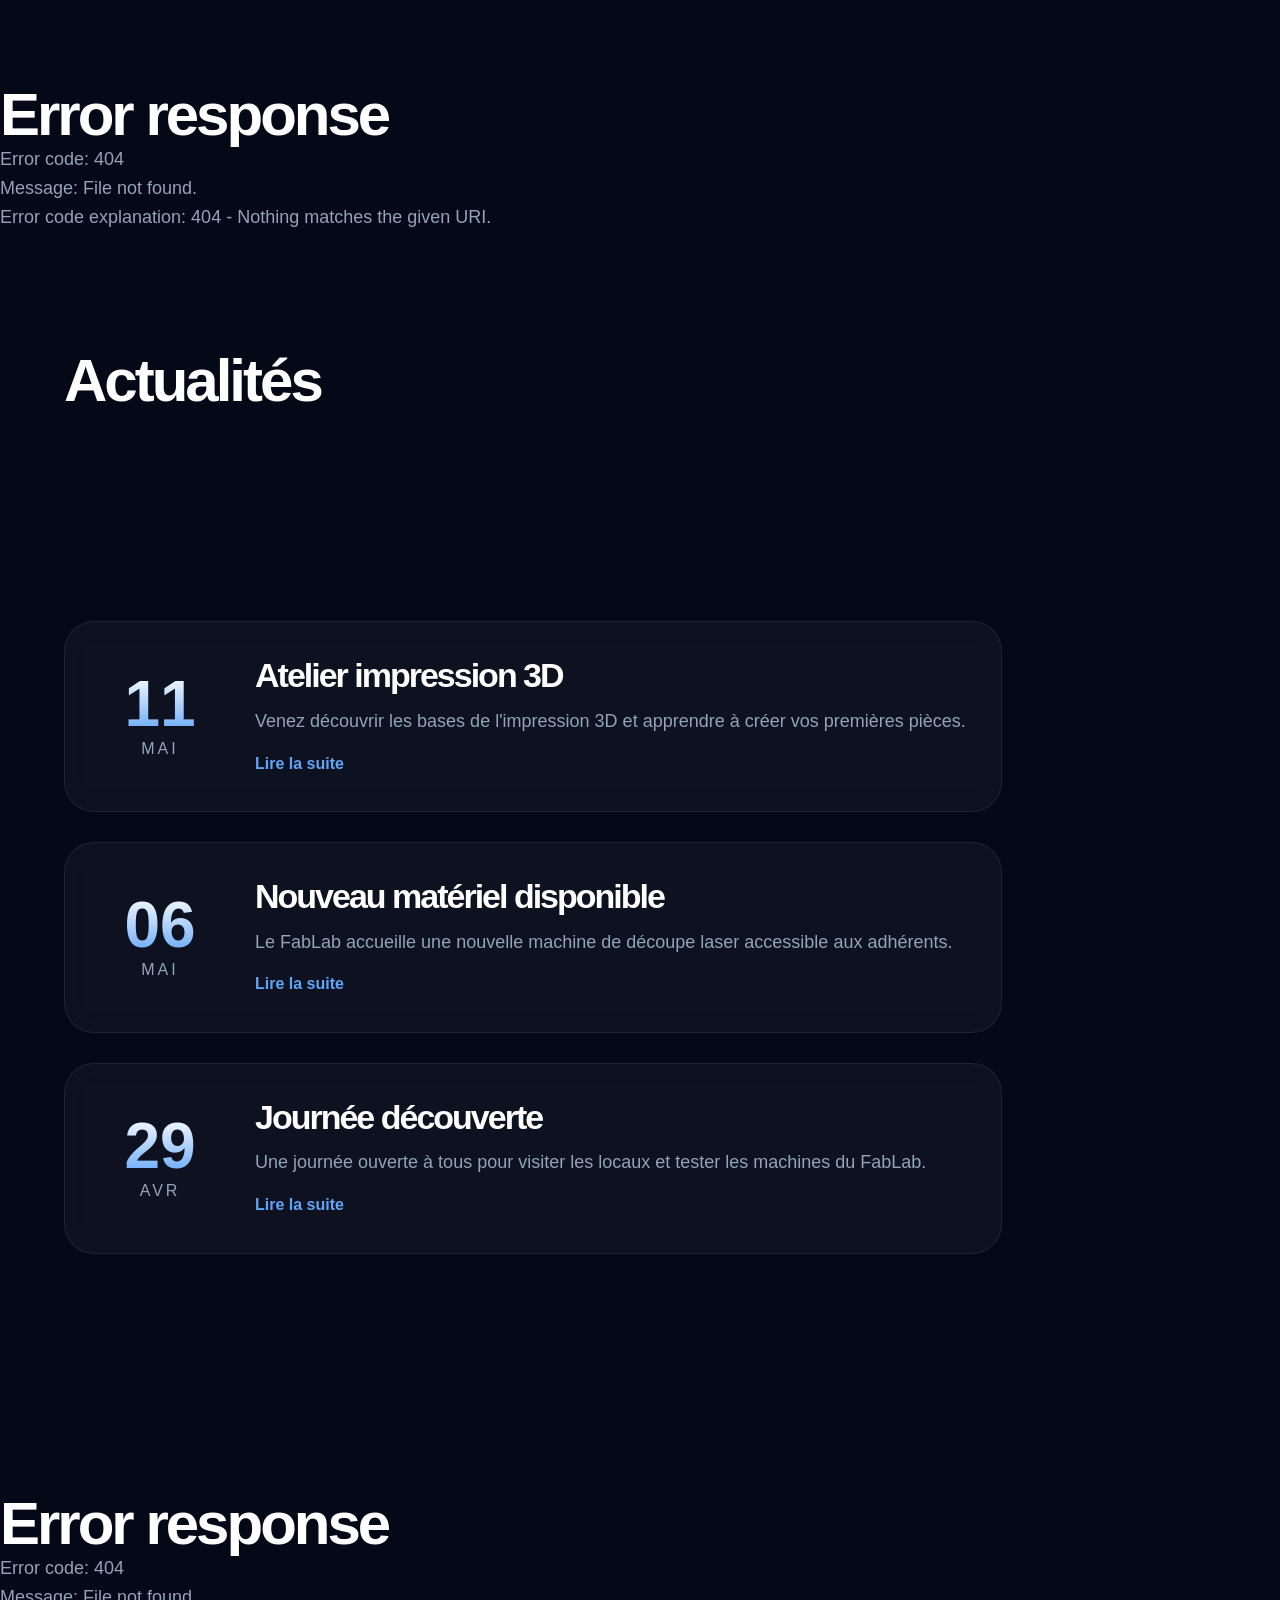
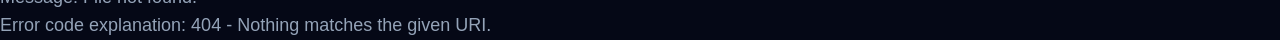
==== actualités.html @ b336ba86 "site web" ====
<!DOCTYPE html>
<html lang="fr">
<head>
  <meta charset="UTF-8">
  <meta name="viewport" content="width=device-width, initial-scale=1.0">
  <title>Actualités - FabLab Lannion</title>
  <link rel="icon" href="https://fablablannion.github.io/images/logo.png">
  <link rel="stylesheet" href="style.css">
</head>

<body>

  <!-- NAVBAR -->

  <div id="navbar"></div>

  <script>
    fetch("navbar.html")
      .then(response => response.text())
      .then(data => {
        document.getElementById("navbar").innerHTML = data;
      });
  </script>

  <!-- =========================
       ACTUALITÉS
  ========================== -->

  <section class="actualites-top">

    <div class="container">
      <h1>Actualités</h1>
    </div>

  </section>

  <!-- =========================
       ARTICLES
  ========================== -->

  <section class="blog-section">

    <div class="container">

      <div class="blog-posts">

        <!-- ARTICLE -->

        <article class="blog-post">

          <div class="blog-date-box">
            <span class="day">11</span>
            <span class="month">MAI</span>
          </div>

          <div class="blog-content">

            <h2>Atelier impression 3D</h2>

            <p>
              Venez découvrir les bases de l'impression 3D et apprendre
              à créer vos premières pièces.
            </p>

            <a href="#">Lire la suite</a>

          </div>

        </article>

        <!-- ARTICLE -->

        <article class="blog-post">

          <div class="blog-date-box">
            <span class="day">06</span>
            <span class="month">MAI</span>
          </div>

          <div class="blog-content">

            <h2>Nouveau matériel disponible</h2>

            <p>
              Le FabLab accueille une nouvelle machine de découpe laser
              accessible aux adhérents.
            </p>

            <a href="#">Lire la suite</a>

          </div>

        </article>

        <!-- ARTICLE -->

        <article class="blog-post">

          <div class="blog-date-box">
            <span class="day">29</span>
            <span class="month">AVR</span>
          </div>

          <div class="blog-content">

            <h2>Journée découverte</h2>

            <p>
              Une journée ouverte à tous pour visiter les locaux
              et tester les machines du FabLab.
            </p>

            <a href="#">Lire la suite</a>

          </div>

        </article>

      </div>

    </div>

  </section>

  <!-- FOOTER -->

  <div id="footer"></div>

  <script>
    fetch("footer.html")
      .then(response => response.text())
      .then(data => {
        document.getElementById("footer").innerHTML = data;
      });
  </script>

</body>
</html>
---- style.css ----
/* =========================================================
   FABLAB LANNION — APPLE / STARTUP STYLE
========================================================= */

/* =========================
   RESET
========================= */

*{
  margin:0;
  padding:0;
  box-sizing:border-box;
}

html{
  scroll-behavior:smooth;
}

body{
  font-family:-apple-system,BlinkMacSystemFont,"Segoe UI",Roboto,sans-serif;
  background:#050816;
  color:white;
  line-height:1.6;
  overflow-x:hidden;
}

/* =========================
   GLOBAL
========================= */

.container{
  width:90%;
  max-width:1300px;
  margin:auto;
}

section{
  padding:120px 0;
}

h1{
  font-size:60px;
  line-height:1;
  font-weight:800;
  letter-spacing:-3px;
}

h2{
  font-size:48px;
  line-height:1.1;
  font-weight:700;
  letter-spacing:-2px;
}

h3{
  font-size:24px;
  margin-bottom:10px;
}

p{
  color:#94a3b8;
  font-size:18px;
}

/* =========================================================
   NAVBAR
========================================================= */

.navbar{
  position:fixed;
  top:0;
  left:0;
  width:100%;

  z-index:1000;

  backdrop-filter:blur(20px);

  background:rgba(5,8,22,0.65);

  border-bottom:1px solid rgba(255,255,255,0.08);
}

.navbar-container{
  width:90%;
  max-width:1300px;

  margin:auto;

  height:85px;

  display:flex;
  align-items:center;
  justify-content:space-between;
}

/* LOGO */

.logo{
  font-size:24px;
  font-weight:800;
  color:white;
  text-decoration:none;
  display:flex;
  align-items:center;
  gap:12px;
}

.logo-img{
  width:40px;
  height:40px;
  object-fit:contain;
}

/* LINKS */

.nav-links{
  display:flex;
  gap:35px;
}

.nav-links a{
  color:#cbd5e1;
  text-decoration:none;
  font-size:16px;
  transition:0.3s;
}

.nav-links a:hover{
  color:white;
}

/* BUTTON */

.nav-button{
  padding:12px 24px;

  border-radius:999px;

  background:white;

  color:black;

  text-decoration:none;

  font-weight:600;

  transition:0.3s;
}

.nav-button:hover{
  transform:translateY(-2px);
}

/* espace navbar */

body{
  padding-top:85px;
}

/* =========================
   BUTTONS
========================= */

button,
.btn{
  border:none;
  outline:none;
  padding:14px 28px;
  border-radius:999px;
  cursor:pointer;
  font-size:16px;
  font-weight:600;
  transition:0.3s;
}

button:first-child,
.btn-primary{
  background:white;
  color:black;
}

button:first-child:hover,
.btn-primary:hover{
  transform:translateY(-3px);
}

button:last-child,
.btn-secondary{
  background:rgba(255,255,255,0.08);
  color:white;
  border:1px solid rgba(255,255,255,0.1);
}

button:last-child:hover,
.btn-secondary:hover{
  background:rgba(255,255,255,0.15);
}

/* =========================================================
    PRESENTATION
========================================================= */

.présentation{
  min-height:100vh;
  display:flex;
  align-items:center;
  position:relative;
  overflow:hidden;
}

/* glow background */

.présentation::before{
  content:"";
  position:absolute;
  width:700px;
  height:700px;
  background:#2563eb;
  border-radius:50%;
  filter:blur(160px);
  opacity:0.15;
  top:-200px;
  right:-200px;
}

.présentation::after{
  content:"";
  position:absolute;
  width:500px;
  height:500px;
  background:#7c3aed;
  border-radius:50%;
  filter:blur(160px);
  opacity:0.15;
  bottom:-200px;
  left:-200px;
}

.présentation-container{
  position:relative;
  z-index:2;
  display:flex;
  align-items:center;
  justify-content:space-between;
  gap:80px;
  flex-wrap:wrap;
}

.présentation-container > div:first-child{
  flex:1;
  min-width:320px;
}

.présentation h2{
  font-size:84px;
  margin-bottom:25px;
  background:linear-gradient(to right,#ffffff,#60a5fa);
  background-clip:text;
  -webkit-background-clip:text;
  -webkit-text-fill-color:transparent;
}

/* =========================================================
   PRESENTATION / bakcground
========================================================= */

.présentation{
  min-height:100vh;

  /* TON IMAGE */
  background:
    linear-gradient(
      rgba(5,8,22,0.75),
      rgba(5,8,22,0.85)
    ),
    url("image/background.jpg");

  background-size:cover;
  background-position:center;
  background-repeat:no-repeat;

  display:flex;
  align-items:center;
  justify-content:center;

  text-align:center;
}


.présentation::before,
.présentation::after{
  display:none;
}

/* contenu centré */
.présentation-container{
  width:100%;
  flex-direction:column;
  justify-content:center;
  align-items:center;
}

/* texte centré */
.présentation-container > div:first-child{
  display:flex;
  flex-direction:column;
  align-items:center;
}

/* titre sections */
.section-title{
  text-align:center;
}

.section-title h2,
.projets-header h1,
.actualites-top h1,
.text h1{
  text-align:center;
}

.présentation p{
  max-width:800px;
  margin-bottom:20px;
  font-size:20px;
}

.buttons{
  justify-content:center;
  display:flex;
  gap:15px;
  margin-top:40px;
  flex-wrap:wrap;
}

/* =========================================================
   HORAIRES CARD
========================================================= */

.horaires{
  width:360px;
  background:rgba(255,255,255,0.05);
  border:1px solid rgba(255,255,255,0.08);
  backdrop-filter:blur(20px);
  border-radius:30px;
  padding:35px;
  box-shadow:0 10px 40px rgba(0,0,0,0.3);
}

.horaires h3{
  margin-bottom:25px;
  font-size:28px;
}

.horaire-item{
  display:flex;
  justify-content:space-between;
  padding:14px 0;
  border-bottom:1px solid rgba(255,255,255,0.08);
}

.horaire-item:last-child{
  border:none;
}

.horaire-item span{
  color:#cbd5e1;
}

.horaire-item strong{
  color:white;
}

/* =========================================================
   TEXT / IMAGE BLOCKS
========================================================= */

.container{
  display:flex;
  align-items:center;
  justify-content:space-between;
  margin-bottom:120px;
  flex-wrap:wrap;
}

.text{
  flex:1;
}

.text h1{
  margin-bottom:100px;
}

.text p{
  max-width:600px;
}

.image{
  flex:1;
  display:flex;
  justify-content:center;
}

.image img{
  width:100%;
  max-width:350px;
  border-radius:30px;
  object-fit:cover;
  box-shadow:
    0 20px 50px rgba(0,0,0,0.4),
    0 0 0 1px rgba(255,255,255,0.08);
}

/* =========================================================
   MACHINES
========================================================= */

.machines-section{
  position:relative;
}

.section-title{
  text-align:center;
  margin-bottom:70px;
}

.section-title h2{
  margin-bottom:15px;
}

.machines-section .section-title{
  width:100%;
  text-align:center;
  margin-bottom:70px;
}

.machines-section .section-title h2,
.machines-section .section-title p{
  text-align:center;
}

/* CARD */

.cards{
  display:grid;
  grid-template-columns:repeat(3,1fr);
  gap:50px;
}

.machine-card{
  background:rgba(255,255,255,0.04);
  border:1px solid rgba(255,255,255,0.08);
  border-radius:32px;
  padding:40px 30px;
  text-align:center;
  transition:0.4s;
  backdrop-filter:blur(12px);
  overflow:hidden;
  position:relative;
}

.machine-card::before{
  content:"";
  position:absolute;
  inset:0;
  background:linear-gradient(
    135deg,
    rgba(255,255,255,0.08),
    transparent
  );
  opacity:0;
  transition:0.4s;
}

.machine-card:hover{
  transform:translateY(-10px);
  border-color:rgba(96,165,250,0.4);
}

.machine-card:hover::before{
  opacity:1;
}

/* image ronde */

.machine-image{
  width:180px;
  height:180px;
  border-radius:50%;
  margin:auto;
  margin-bottom:25px;
  overflow:hidden;
  border:4px solid rgba(255,255,255,0.08);
  background:#111827;
}

.machine-image img{
  width:100%;
  height:100%;
  object-fit:cover;
}

/* =========================================================
   PROJECTS
========================================================= */

.PROJETS{
  padding-bottom:60px;
  text-align:center;
}

.projets-header{
  margin-bottom:60px;
}

.projets-header p{
  margin-top:15px;
}

/* =========================================================
   SLIDER
========================================================= */

.projets-slider{
  overflow:hidden;
  mask-image:linear-gradient(
    to right,
    transparent,
    white 10%,
    white 90%,
    transparent
  );
}

.projets-track{
  display:flex;
  gap:25px;
  width:max-content;
  animation:slide 35s linear infinite;
}

.projets-track img{
  width:420px;
  height:260px;
  object-fit:cover;
  border-radius:28px;
  box-shadow:0 10px 30px rgba(0,0,0,0.35);
}

@keyframes slide{
  from{
    transform:translateX(0);
  }
  to{
    transform:translateX(-50%);
  }
}

/* =========================================================
   PORTFOLIO
========================================================= */

.portfolio-section{
  background:#0b1120;
}

.portfolio-grid{
  display:grid;
  grid-template-columns:repeat(3,1fr);
  gap:30px;
}

.portfolio-card{
  background:rgba(255,255,255,0.04);
  border-radius:28px;
  overflow:hidden;
  border:1px solid rgba(255,255,255,0.08);
  transition:0.4s;
}

.portfolio-card:hover{
  transform:translateY(-10px);
}

.portfolio-card img{
  width:100%;
  height:240px;
  object-fit:cover;
}

.portfolio-content{
  padding:30px;
}

.portfolio-content h3{
  margin-bottom:12px;
}

/* =========================================================
   ACTUALITES
========================================================= */

.actualites-top{
  text-align:center;
  padding-bottom:50px;
}

.blog-section{
  padding-top:40px;
}

.blog-posts{
  display:flex;
  flex-direction:column;
  gap:30px;
}

.blog-post{
  background:rgba(255,255,255,0.04);
  border:1px solid rgba(255,255,255,0.08);
  border-radius:30px;
  padding:35px;
  display:flex;
  align-items:center;
  gap:35px;
  transition:0.4s;
  backdrop-filter:blur(15px);
}

.blog-post:hover{
  transform:translateY(-8px);
}

.blog-date-box{
  min-width:120px;
  text-align:center;
}

.blog-date-box .day{
  display:block;
  font-size:64px;
  font-weight:800;
  line-height:1;
  background:linear-gradient(to bottom,#fff,#60a5fa);
  background-clip:text;
  -webkit-background-clip:text;
  -webkit-text-fill-color:transparent;
}

.blog-date-box .month{
  font-size:16px;
  letter-spacing:3px;
  color:#94a3b8;
}

.blog-content h2{
  font-size:34px;
  margin-bottom:12px;
}

.blog-content a{
  display:inline-block;
  margin-top:15px;
  color:#60a5fa;
  text-decoration:none;
  font-weight:600;
}



/* =========================================================
   SCROLLBAR
========================================================= */

::-webkit-scrollbar{
  width:10px;
}

::-webkit-scrollbar-track{
  background:#050816;
}

::-webkit-scrollbar-thumb{
  background:#1e3a8a;
  border-radius:999px;
}

/* =========================================================
   TARIFS PAGE
========================================================= */

.tarifs{
  min-height:60vh;

  display:flex;
  align-items:center;
  justify-content:center;
  text-align:center;

  background:
    linear-gradient(
      rgba(5,8,22,0.8),
      rgba(5,8,22,0.9)
    ),
    url("image/background.jpg");

  background-size:cover;
  background-position:center;
}

.tarifs-container{
  flex-direction:column;
}

.tarifs h1{
  font-size:82px;
  margin-bottom:20px;
  background:linear-gradient(to right,#fff,#60a5fa);
  -webkit-background-clip:text;
  background-clip:text;
  -webkit-text-fill-color:transparent;
}

.tarifs p{
  max-width:700px;
  margin:auto;
}

/* =========================================================
   SECTIONS
========================================================= */

.container-page{
  width:90%;
  max-width:1300px;
  margin:auto;
}

.tarifs-section{
  padding:100px 0;
}

/* =========================================================
   TABLE
========================================================= */

.tarif-table{
  margin-top:40px;
  border-radius:30px;
  overflow:hidden;

  background:rgba(255,255,255,0.04);

  border:1px solid rgba(255,255,255,0.08);

  backdrop-filter:blur(15px);
}

.tarif-header,
.tarif-row{
  display:grid;
  grid-template-columns:2fr 1fr 1fr 2fr;
  gap:20px;

  padding:25px 30px;
}

.tarif-header{
  background:rgba(255,255,255,0.05);
  font-weight:700;
}

.tarif-row{
  border-top:1px solid rgba(255,255,255,0.06);
  transition:0.3s;
}

.tarif-row:hover{
  background:rgba(255,255,255,0.03);
}

.tarif-row span,
.tarif-header span{
  color:white;
}

.tarif-note{
  margin-top:25px;
  padding:20px;
  border-radius:20px;

  background:rgba(255,255,255,0.03);

  border:1px solid rgba(255,255,255,0.06);
}

/* =========================================================
   ADHESION
========================================================= */

.adhesion-grid{
  margin-top:50px;

  display:grid;
  grid-template-columns:repeat(3,1fr);
  gap:30px;
}

.adhesion-card{
  padding:40px 30px;
  text-align:center;

  border-radius:30px;

  background:rgba(255,255,255,0.04);

  border:1px solid rgba(255,255,255,0.08);

  transition:0.4s;
}

.adhesion-card:hover{
  transform:translateY(-10px);
}

.prix{
  font-size:64px;
  font-weight:800;
  margin:20px 0;

  background:linear-gradient(to right,#fff,#60a5fa);
  background-clip:text;
  -webkit-text-fill-color:transparent;
}

/* =========================================================
   FOOTER
========================================================= */

.footer{
  border-top:1px solid rgba(255,255,255,0.08);
  background:#030712;
}

.footer-container{
  width:80%;
  max-width:1300px;

  margin:auto;

  padding:10px 0;

  display:grid;
  grid-template-columns:2fr 1fr 1fr;

  gap:50px;
}

.footer h3,
.footer h4{
  margin-bottom:20px;
}

.footer p,
.footer a{
  color:#94a3b8;
  text-decoration:none;
  margin-bottom:12px;
  display:block;
}

.footer a:hover{
  color:white;
}

.footer-bottom{
  border-top:1px solid rgba(255,255,255,0.08);

  text-align:center;

  padding:25px;

  color:#64748b;
}

/* =========================================================
   RESPONSIVE
========================================================= */

@media(max-width:1100px){

  h1{
    font-size:58px;
  }

  h2{
    font-size:40px;
  }

  .cards,
  .portfolio-grid{
    grid-template-columns:repeat(2,1fr);
  }

  .présentation-container,
  .container{
    flex-direction:column;
    text-align:center;
  }

  .text p{
    margin:auto;
  }

}

@media(max-width:900px){

  .tarif-header,
  .tarif-row{
    grid-template-columns:1fr;
  }

  .adhesion-grid{
    grid-template-columns:1fr;
  }

  .navbar-container{
    flex-direction:column;
    height:auto;
    padding:20px 0;
    gap:20px;
  }

  .nav-links{
    flex-wrap:wrap;
    justify-content:center;
  }

  .footer-container{
    grid-template-columns:1fr;
    text-align:center;
  }

}


@media(max-width:700px){

  section{
    padding:80px 0;
  }

  h1{
    font-size:42px;
  }

  h2{
    font-size:34px;
  }

  .présentation h2{
    font-size:56px;
  }

  .cards,
  .portfolio-grid{
    grid-template-columns:1fr;
  }

  .blog-post{
    flex-direction:column;
    text-align:center;
  }

  .projets-track img{
    width:300px;
    height:200px;
  }

  .horaires{
    width:100%;
  }

  .tarifs h1{
    font-size:52px;
  }

}



/* =========================================================
   Fin 
========================================================= */
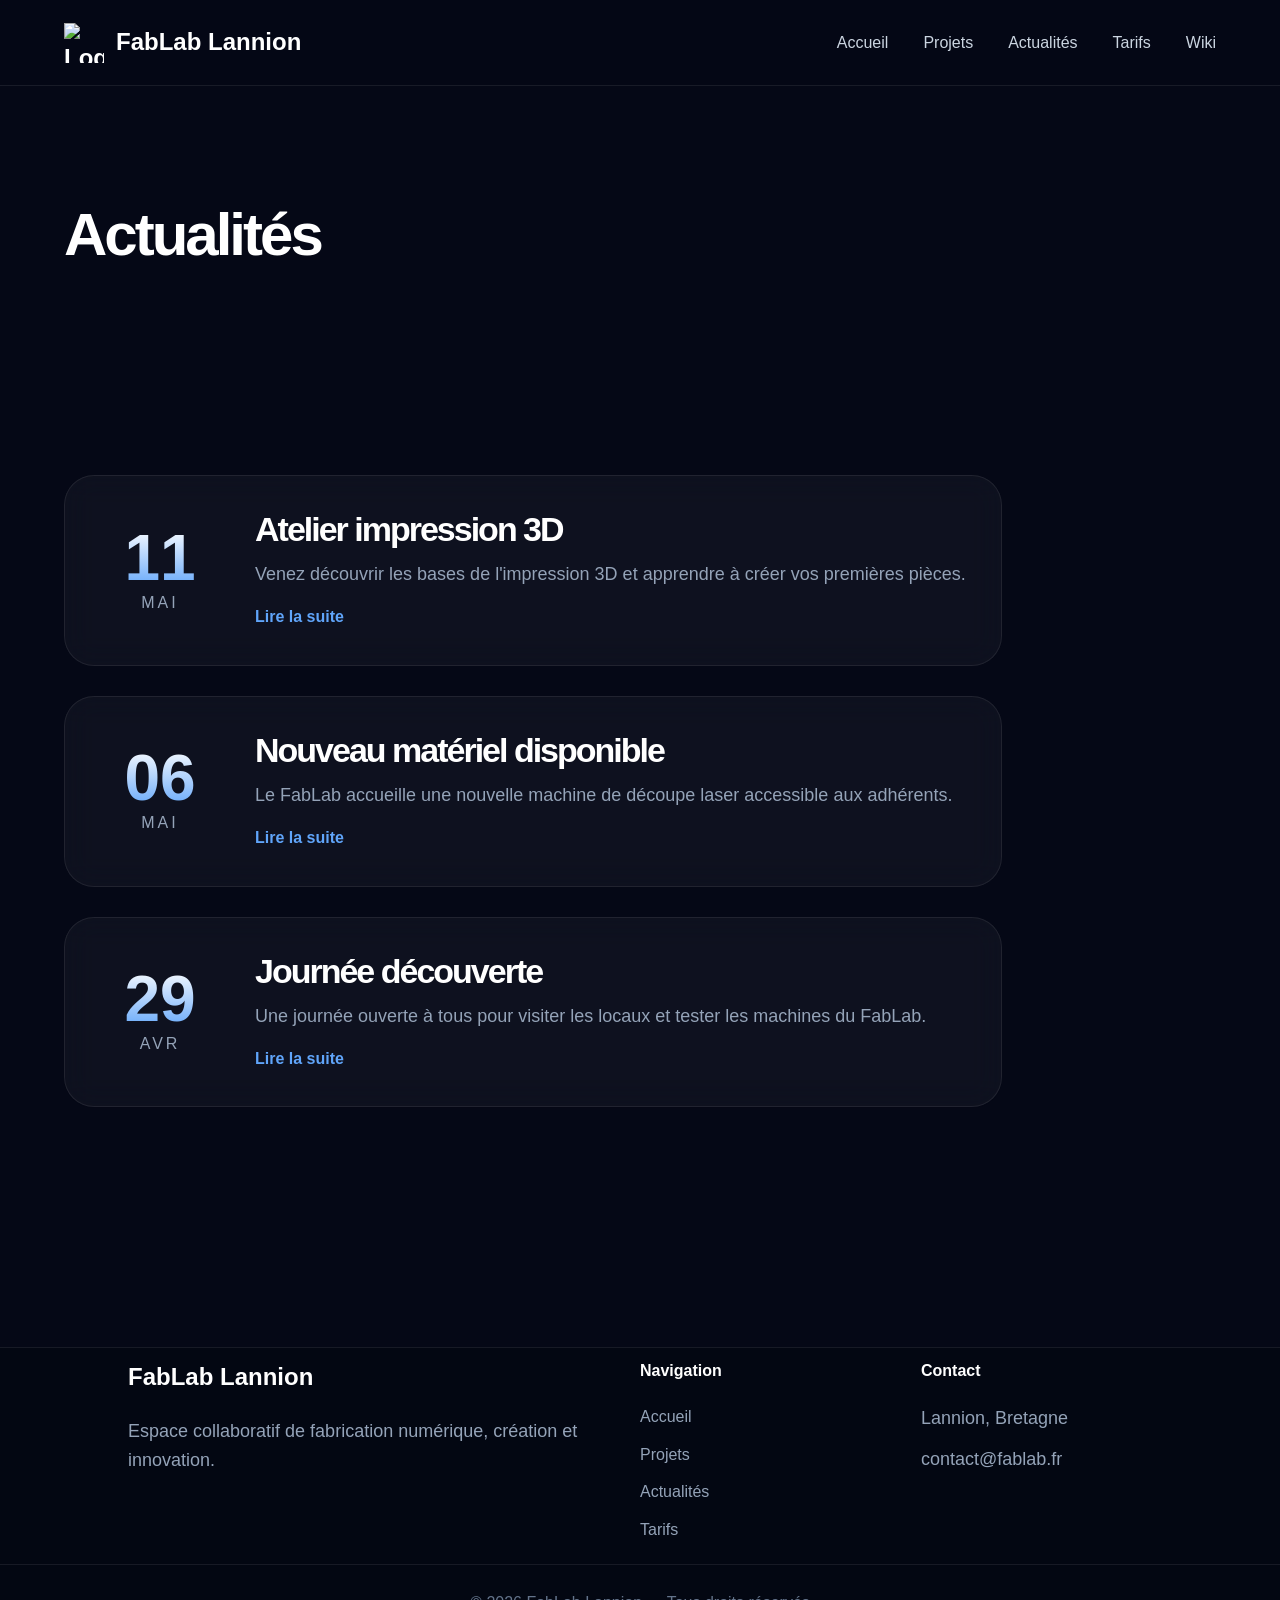
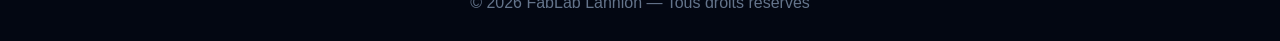
==== commit 81fd1547: "bon fetch pour tout les pages" ====
--- a/actualités.html
+++ b/actualités.html
@@ -15,7 +15,7 @@
   <div id="navbar"></div>
 
   <script>
-    fetch("navbar.html")
+    fetch("Navbar.html")
       .then(response => response.text())
       .then(data => {
         document.getElementById("navbar").innerHTML = data;
@@ -127,7 +127,7 @@
   <div id="footer"></div>
 
   <script>
-    fetch("footer.html")
+    fetch("Footer.html")
       .then(response => response.text())
       .then(data => {
         document.getElementById("footer").innerHTML = data;
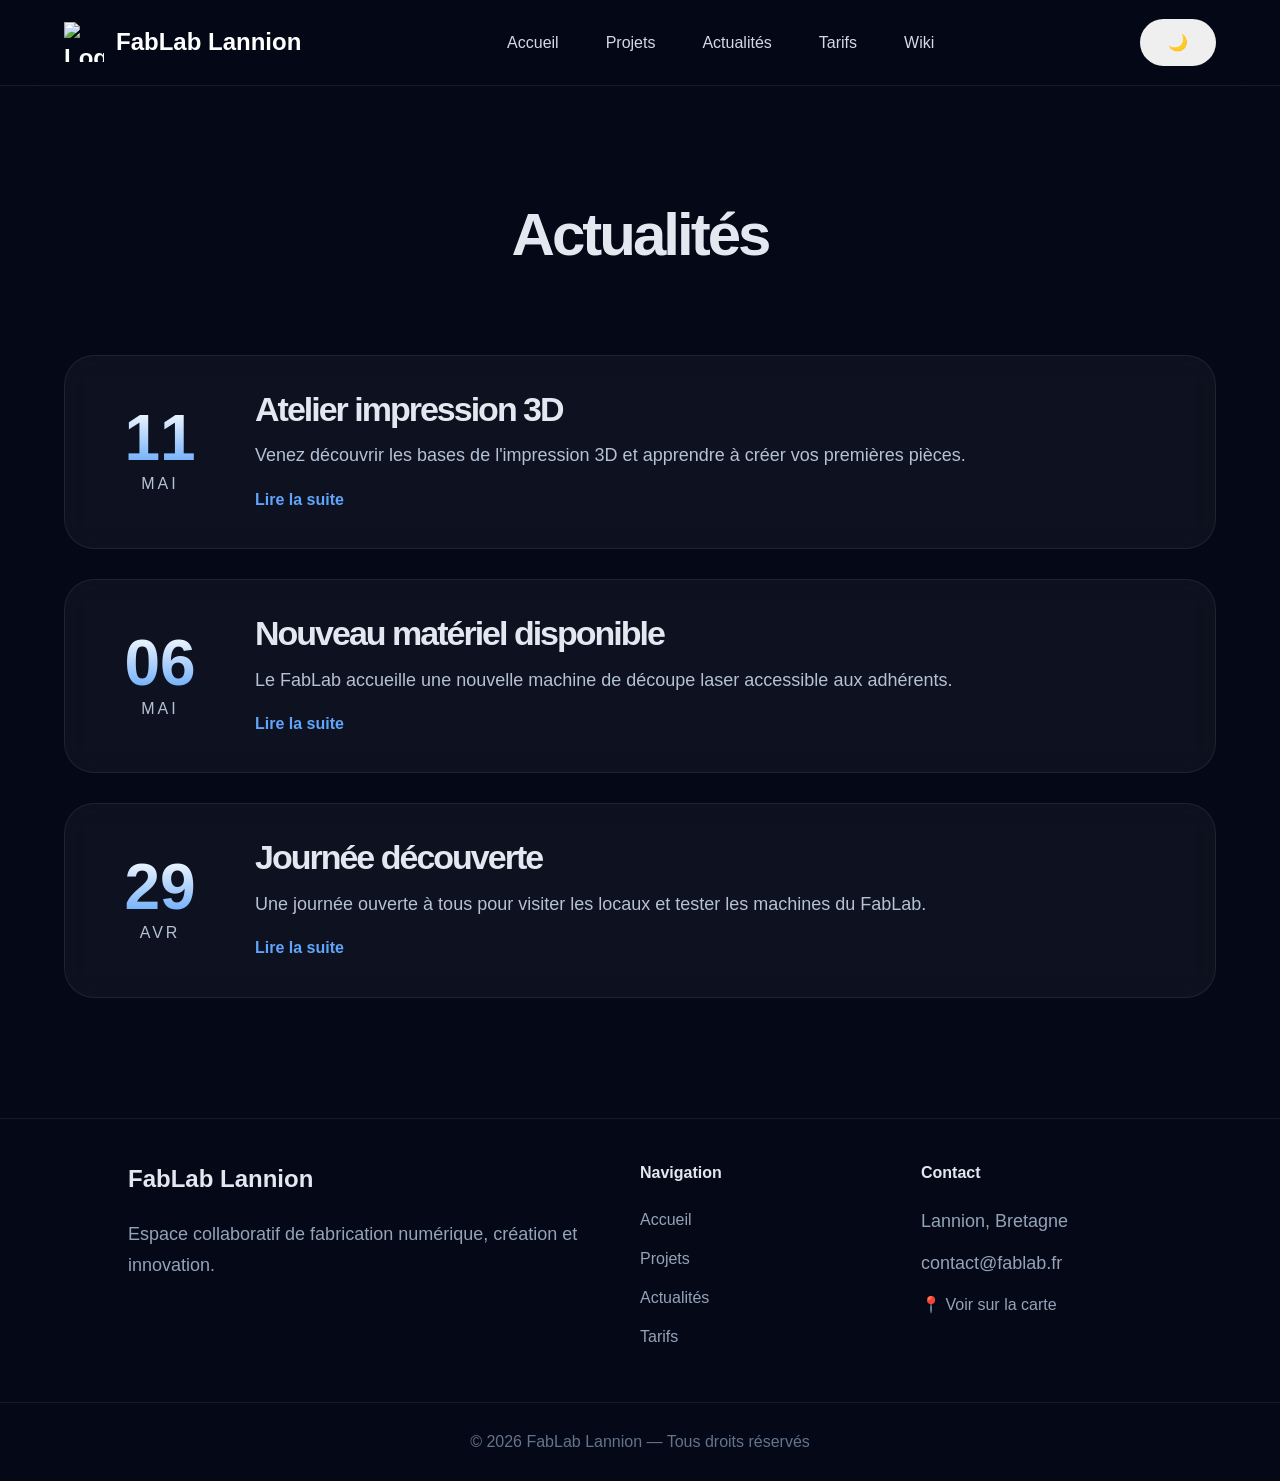
==== commit e569bf3a: "dark/light changement + corretions" ====
--- a/actualités.html
+++ b/actualités.html
@@ -6,21 +6,13 @@
   <title>Actualités - FabLab Lannion</title>
   <link rel="icon" href="https://fablablannion.github.io/images/logo.png">
   <link rel="stylesheet" href="style.css">
+  <script src="navbar.js" defer></script>
 </head>
 
 <body>
 
   <!-- NAVBAR -->
-
-  <div id="navbar"></div>
-
-  <script>
-    fetch("Navbar.html")
-      .then(response => response.text())
-      .then(data => {
-        document.getElementById("navbar").innerHTML = data;
-      });
-  </script>
+  <nav-bar></nav-bar>
 
   <!-- =========================
        ACTUALITÉS
--- a/style.css
+++ b/style.css
@@ -19,9 +19,10 @@
 body{
   font-family:-apple-system,BlinkMacSystemFont,"Segoe UI",Roboto,sans-serif;
   background:#050816;
-  color:white;
-  line-height:1.6;
+  color:#e2e8f0;
+  line-height:1.7;
   overflow-x:hidden;
+  font-weight:400;
 }
 
 /* =========================
@@ -58,8 +59,9 @@
 }
 
 p{
-  color:#94a3b8;
+  color:#b4c2d4;
   font-size:18px;
+  font-weight:400;
 }
 
 /* =========================================================
@@ -120,14 +122,56 @@
 }
 
 .nav-links a{
-  color:#cbd5e1;
+  color:#d1dae6;
   text-decoration:none;
   font-size:16px;
+  font-weight:500;
   transition:0.3s;
+  border-radius:6px;
+  padding:4px 6px;
 }
 
 .nav-links a:hover{
   color:white;
+}
+
+.nav-links a:focus-visible{
+  outline:2px solid #60a5fa;
+  outline-offset:3px;
+}
+
+/* HAMBURGER */
+
+.hamburger{
+  display:none;
+  flex-direction:column;
+  gap:5px;
+  background:none;
+  border:none;
+  cursor:pointer;
+  padding:8px;
+  border-radius:8px;
+}
+
+.hamburger span{
+  display:block;
+  width:24px;
+  height:2px;
+  background:#e2e8f0;
+  border-radius:2px;
+  transition:0.3s;
+}
+
+.hamburger[aria-expanded="true"] span:nth-child(1){
+  transform:translateY(7px) rotate(45deg);
+}
+
+.hamburger[aria-expanded="true"] span:nth-child(2){
+  opacity:0;
+}
+
+.hamburger[aria-expanded="true"] span:nth-child(3){
+  transform:translateY(-7px) rotate(-45deg);
 }
 
 /* BUTTON */
@@ -171,104 +215,41 @@
   cursor:pointer;
   font-size:16px;
   font-weight:600;
-  transition:0.3s;
-}
-
-button:first-child,
+  transition:all .3s ease;
+}
+
+.btn{
+  background:white;
+  color:black;
+  text-decoration:none;
+}
+
+.btn:hover{
+  transform:translateY(-3px);
+  box-shadow:0 10px 30px rgba(255,255,255,.15);
+}
+
 .btn-primary{
   background:white;
   color:black;
 }
 
-button:first-child:hover,
-.btn-primary:hover{
-  transform:translateY(-3px);
-}
-
-button:last-child,
 .btn-secondary{
   background:rgba(255,255,255,0.08);
   color:white;
   border:1px solid rgba(255,255,255,0.1);
 }
 
-button:last-child:hover,
-.btn-secondary:hover{
-  background:rgba(255,255,255,0.15);
-}
-
-/* =========================================================
-    PRESENTATION
+/* =========================================================
+   PRESENTATION
 ========================================================= */
 
 .présentation{
   min-height:100vh;
-  display:flex;
-  align-items:center;
+
   position:relative;
   overflow:hidden;
-}
-
-/* glow background */
-
-.présentation::before{
-  content:"";
-  position:absolute;
-  width:700px;
-  height:700px;
-  background:#2563eb;
-  border-radius:50%;
-  filter:blur(160px);
-  opacity:0.15;
-  top:-200px;
-  right:-200px;
-}
-
-.présentation::after{
-  content:"";
-  position:absolute;
-  width:500px;
-  height:500px;
-  background:#7c3aed;
-  border-radius:50%;
-  filter:blur(160px);
-  opacity:0.15;
-  bottom:-200px;
-  left:-200px;
-}
-
-.présentation-container{
-  position:relative;
-  z-index:2;
-  display:flex;
-  align-items:center;
-  justify-content:space-between;
-  gap:80px;
-  flex-wrap:wrap;
-}
-
-.présentation-container > div:first-child{
-  flex:1;
-  min-width:320px;
-}
-
-.présentation h2{
-  font-size:84px;
-  margin-bottom:25px;
-  background:linear-gradient(to right,#ffffff,#60a5fa);
-  background-clip:text;
-  -webkit-background-clip:text;
-  -webkit-text-fill-color:transparent;
-}
-
-/* =========================================================
-   PRESENTATION / bakcground
-========================================================= */
-
-.présentation{
-  min-height:100vh;
-
-  /* TON IMAGE */
+
   background:
     linear-gradient(
       rgba(5,8,22,0.75),
@@ -287,37 +268,36 @@
   text-align:center;
 }
 
-
-.présentation::before,
-.présentation::after{
-  display:none;
-}
-
-/* contenu centré */
 .présentation-container{
   width:100%;
+  position:relative;
+  z-index:2;
+
+  display:flex;
   flex-direction:column;
   justify-content:center;
   align-items:center;
 }
 
-/* texte centré */
 .présentation-container > div:first-child{
   display:flex;
   flex-direction:column;
   align-items:center;
 }
 
-/* titre sections */
-.section-title{
-  text-align:center;
-}
-
-.section-title h2,
-.projets-header h1,
-.actualites-top h1,
-.text h1{
-  text-align:center;
+.présentation h2{
+  font-size:84px;
+  margin-bottom:25px;
+
+  background:linear-gradient(
+    to right,
+    #ffffff,
+    #60a5fa
+  );
+
+  background-clip:text;
+  -webkit-background-clip:text;
+  -webkit-text-fill-color:transparent;
 }
 
 .présentation p{
@@ -327,10 +307,11 @@
 }
 
 .buttons{
+  display:flex;
   justify-content:center;
-  display:flex;
   gap:15px;
   margin-top:40px;
+  margin-bottom:80px;
   flex-wrap:wrap;
 }
 
@@ -365,51 +346,82 @@
 }
 
 .horaire-item span{
-  color:#cbd5e1;
+  color:#c8d4e3;
 }
 
 .horaire-item strong{
-  color:white;
-}
-
-/* =========================================================
-   TEXT / IMAGE BLOCKS
-========================================================= */
-
-.container{
-  display:flex;
-  align-items:center;
-  justify-content:space-between;
-  margin-bottom:120px;
-  flex-wrap:wrap;
-}
-
-.text{
-  flex:1;
-}
-
-.text h1{
-  margin-bottom:100px;
-}
-
-.text p{
-  max-width:600px;
-}
-
-.image{
-  flex:1;
-  display:flex;
-  justify-content:center;
-}
-
-.image img{
+  color:#f0f4fa;
+}
+
+/* =========================================================
+   Services
+========================================================= */
+
+.services-section{
+  padding:120px 0;
+  text-align:center;
+  background:#050816;
+}
+
+.services-title{
+  margin-bottom:70px;
+}
+
+.services-title h2{
+  font-size:48px;
+  margin-bottom:15px;
+}
+
+.services-title p{
+  color:#94a3b8;
+}
+
+.services-grid{
+  width:90%;
+  max-width:1200px;
+  margin:auto;
+
+  display:grid;
+  grid-template-columns:repeat(4,1fr);
+  gap:30px;
+}
+
+.service-card{
+  background:rgba(255,255,255,0.04);
+  border:1px solid rgba(255,255,255,0.08);
+  border-radius:30px;
+  overflow:hidden;
+
+  transition:0.4s;
+}
+
+.service-card:hover{
+  transform:translateY(-10px);
+  border-color:rgba(96,165,250,.4);
+  box-shadow:
+    0 15px 50px rgba(37,99,235,.15);
+}
+
+.service-img{
   width:100%;
-  max-width:350px;
-  border-radius:30px;
+  height:200px;
+  overflow:hidden;
+}
+
+.service-img img{
+  width:100%;
+  height:100%;
   object-fit:cover;
-  box-shadow:
-    0 20px 50px rgba(0,0,0,0.4),
-    0 0 0 1px rgba(255,255,255,0.08);
+}
+
+.service-card h3{
+  margin-top:20px;
+}
+
+.service-card p{
+  padding:0 20px 30px;
+  font-size:16px;
+  color:#b4c2d4;
 }
 
 /* =========================================================
@@ -476,6 +488,8 @@
 .machine-card:hover{
   transform:translateY(-10px);
   border-color:rgba(96,165,250,0.4);
+  box-shadow:
+    0 15px 50px rgba(37,99,235,.18);
 }
 
 .machine-card:hover::before{
@@ -563,12 +577,32 @@
 
 .portfolio-section{
   background:#0b1120;
+  display:flex;
+  justify-content:center;
 }
 
 .portfolio-grid{
   display:grid;
   grid-template-columns:repeat(3,1fr);
   gap:30px;
+  max-width:1100px;
+  margin:auto;
+}
+
+.section-title{
+  text-align:center;
+  display:flex;
+  flex-direction:column;
+  align-items:center;
+  max-width:700px;
+  margin:0 auto 70px auto;
+}
+
+.section-title h2,
+.section-title p{
+  text-align:center;
+  margin-left:auto;
+  margin-right:auto;
 }
 
 .portfolio-card{
@@ -581,6 +615,9 @@
 
 .portfolio-card:hover{
   transform:translateY(-10px);
+  border-color:rgba(96,165,250,.4);
+  box-shadow:
+    0 15px 50px rgba(37,99,235,.15);
 }
 
 .portfolio-card img{
@@ -630,6 +667,9 @@
 
 .blog-post:hover{
   transform:translateY(-8px);
+  border-color:rgba(96,165,250,.35);
+  box-shadow:
+    0 15px 45px rgba(37,99,235,.12);
 }
 
 .blog-date-box{
@@ -651,7 +691,7 @@
 .blog-date-box .month{
   font-size:16px;
   letter-spacing:3px;
-  color:#94a3b8;
+  color:#b4c2d4;
 }
 
 .blog-content h2{
@@ -670,6 +710,22 @@
 
 
 /* =========================================================
+   ACCESSIBILITÉ GLOBALE
+========================================================= */
+
+:focus-visible{
+  outline:2px solid #60a5fa;
+  outline-offset:3px;
+}
+
+button:focus-visible,
+a:focus-visible{
+  outline:2px solid #60a5fa;
+  outline-offset:3px;
+  border-radius:6px;
+}
+
+/* =========================================================
    SCROLLBAR
 ========================================================= */
 
@@ -691,7 +747,7 @@
 ========================================================= */
 
 .tarifs{
-  min-height:60vh;
+  min-height:45vh;
 
   display:flex;
   align-items:center;
@@ -715,7 +771,7 @@
 
 .tarifs h1{
   font-size:82px;
-  margin-bottom:20px;
+  margin-bottom:16px;
   background:linear-gradient(to right,#fff,#60a5fa);
   -webkit-background-clip:text;
   background-clip:text;
@@ -738,7 +794,7 @@
 }
 
 .tarifs-section{
-  padding:100px 0;
+  padding:60px 0;
 }
 
 /* =========================================================
@@ -822,6 +878,9 @@
 
 .adhesion-card:hover{
   transform:translateY(-10px);
+  border-color:rgba(96,165,250,.4);
+  box-shadow:
+    0 15px 50px rgba(37,99,235,.15);
 }
 
 .prix{
@@ -834,26 +893,47 @@
   -webkit-text-fill-color:transparent;
 }
 
+.adhesion-cta{
+  margin-top:50px;
+  display:flex;
+  justify-content:center;
+}
+
+.adhesion-cta a{
+  display:inline-block;
+  padding:16px 30px;
+  border-radius:999px;
+
+  background:linear-gradient(to right,#60a5fa,#2563eb);
+  color:white;
+  text-decoration:none;
+  font-weight:600;
+
+  box-shadow:0 10px 30px rgba(37,99,235,0.4);
+  transition:0.3s;
+}
+
+.adhesion-cta a:hover{
+  transform:translateY(-3px);
+  box-shadow:0 15px 40px rgba(37,99,235,0.6);
+}
+
 /* =========================================================
    FOOTER
 ========================================================= */
 
 .footer{
   border-top:1px solid rgba(255,255,255,0.08);
-  background:#030712;
+  background:#050816;
 }
 
 .footer-container{
   width:80%;
   max-width:1300px;
-
   margin:auto;
-
-  padding:10px 0;
-
+  padding:40px 0;
   display:grid;
   grid-template-columns:2fr 1fr 1fr;
-
   gap:50px;
 }
 
@@ -903,16 +983,21 @@
     grid-template-columns:repeat(2,1fr);
   }
 
-  .présentation-container,
-  .container{
-    flex-direction:column;
-    text-align:center;
+  .présentation-container{
+  flex-direction:column;
+  text-align:center;
   }
 
   .text p{
     margin:auto;
   }
 
+}
+
+@media(max-width:1000px){
+  .services-grid{
+    grid-template-columns:repeat(2,1fr);
+  }
 }
 
 @media(max-width:900px){
@@ -926,16 +1011,40 @@
     grid-template-columns:1fr;
   }
 
+  .hamburger{
+    display:flex;
+  }
+
   .navbar-container{
+    flex-wrap:wrap;
+    height:auto;
+    padding:16px 0;
+    gap:0;
+    align-items:center;
+  }
+
+  .nav-links{
+    display:none;
+    width:100%;
     flex-direction:column;
-    height:auto;
-    padding:20px 0;
-    gap:20px;
-  }
-
-  .nav-links{
-    flex-wrap:wrap;
-    justify-content:center;
+    align-items:center;
+    gap:0;
+    padding:10px 0 16px;
+  }
+
+  .nav-links.open{
+    display:flex;
+  }
+
+  .nav-links a{
+    padding:12px 20px;
+    width:100%;
+    text-align:center;
+    border-radius:0;
+  }
+
+  .theme-toggle{
+    order:3;
   }
 
   .footer-container{
@@ -989,8 +1098,8 @@
 
 }
 
-
-
-/* =========================================================
-   Fin 
-========================================================= */+@media(max-width:600px){
+  .services-grid{
+    grid-template-columns:1fr;
+  }
+}
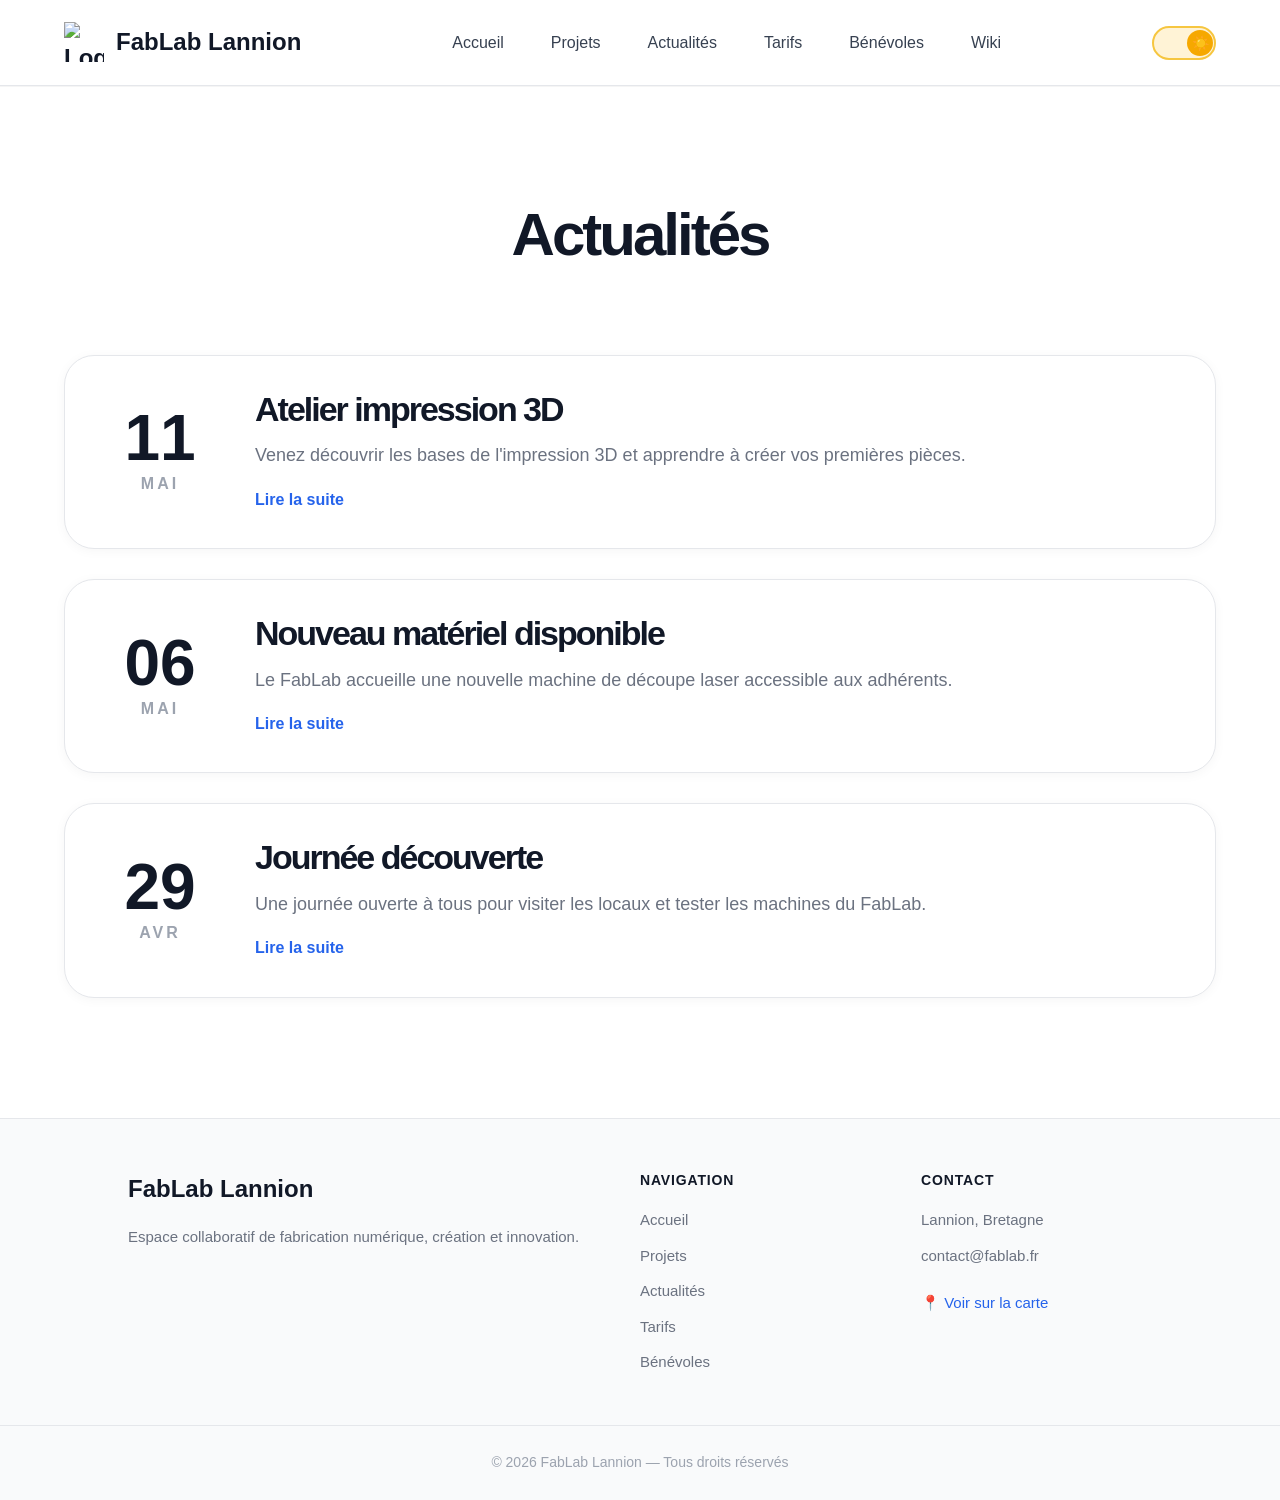
==== commit 7d4700e5: "finish" ====
--- a/actualités.html
+++ b/actualités.html
@@ -5,7 +5,7 @@
   <meta name="viewport" content="width=device-width, initial-scale=1.0">
   <title>Actualités - FabLab Lannion</title>
   <link rel="icon" href="https://fablablannion.github.io/images/logo.png">
-  <link rel="stylesheet" href="style.css">
+  <link id="theme-style" rel="stylesheet" href="style.css">
   <script src="navbar.js" defer></script>
 </head>
 
--- a/style.css
+++ b/style.css
@@ -138,6 +138,14 @@
 .nav-links a:focus-visible{
   outline:2px solid #60a5fa;
   outline-offset:3px;
+}
+
+/* NAVBAR RIGHT — regroupe toggle + hamburger */
+
+.navbar-right{
+  display:flex;
+  align-items:center;
+  gap:14px;
 }
 
 /* HAMBURGER */
@@ -216,12 +224,14 @@
   font-size:16px;
   font-weight:600;
   transition:all .3s ease;
+  display:inline-block;
+  text-decoration:none;
+  text-align:center;
 }
 
 .btn{
   background:white;
   color:black;
-  text-decoration:none;
 }
 
 .btn:hover{
@@ -309,9 +319,10 @@
 .buttons{
   display:flex;
   justify-content:center;
+  align-items:center;
   gap:15px;
   margin-top:40px;
-  margin-bottom:80px;
+  margin-bottom:40px;
   flex-wrap:wrap;
 }
 
@@ -1016,20 +1027,27 @@
   }
 
   .navbar-container{
-    flex-wrap:wrap;
-    height:auto;
-    padding:16px 0;
-    gap:0;
-    align-items:center;
+    height:70px;
+    padding:0;
+    flex-wrap:nowrap;
+    position:relative;
   }
 
   .nav-links{
     display:none;
-    width:100%;
+    position:absolute;
+    top:70px;
+    left:0;
+    right:0;
     flex-direction:column;
-    align-items:center;
+    align-items:stretch;
     gap:0;
-    padding:10px 0 16px;
+    background:rgba(5,8,22,0.97);
+    backdrop-filter:blur(20px);
+    border-bottom:1px solid rgba(255,255,255,0.08);
+    padding:8px 0 12px;
+    z-index:999;
+    animation:menuSlide 0.22s ease;
   }
 
   .nav-links.open{
@@ -1037,14 +1055,20 @@
   }
 
   .nav-links a{
-    padding:12px 20px;
+    padding:14px 24px;
     width:100%;
-    text-align:center;
+    text-align:left;
     border-radius:0;
-  }
-
-  .theme-toggle{
-    order:3;
+    font-size:17px;
+    border-bottom:1px solid rgba(255,255,255,0.05);
+  }
+
+  .nav-links a:last-child{
+    border-bottom:none;
+  }
+
+  .nav-links.open .nav-theme-row{
+    display:flex;
   }
 
   .footer-container{
@@ -1055,6 +1079,97 @@
 }
 
 
+@keyframes menuSlide{
+  from{ opacity:0; transform:translateY(-8px); }
+  to{ opacity:1; transform:translateY(0); }
+}
+
+/* =========================================================
+   SWITCH THÈME MOBILE
+========================================================= */
+
+.nav-theme-row{
+  display:none;
+  align-items:center;
+  justify-content:space-between;
+  padding:14px 24px;
+  margin-top:4px;
+}
+
+.nav-theme-label{
+  font-size:17px;
+  font-weight:500;
+  color:#d1dae6;
+}
+
+/* Le switch lui-même */
+.pill-switch{
+  background:none;
+  border:none;
+  padding:0;
+  cursor:pointer;
+  display:flex;
+  align-items:center;
+}
+
+/* Switch desktop caché sur mobile */
+#desktop-theme-toggle{
+  display:flex;
+}
+
+@media(max-width:900px){
+  #desktop-theme-toggle{
+    display:none;
+  }
+}
+
+.pill-track{
+  width:64px;
+  height:34px;
+  border-radius:999px;
+  background:#0d1f3c;
+  border:2px solid #1e3a5f;
+  display:flex;
+  align-items:center;
+  padding:3px;
+  transition:background 0.35s, border-color 0.35s;
+  position:relative;
+}
+
+.pill-thumb{
+  width:26px;
+  height:26px;
+  border-radius:50%;
+  background:#0079c9;
+  display:flex;
+  align-items:center;
+  justify-content:center;
+  transition:transform 0.35s cubic-bezier(.4,0,.2,1), background 0.35s;
+  transform:translateX(0);
+  flex-shrink:0;
+}
+
+.pill-icon::before{
+  content:"🌙";
+  font-size:14px;
+  line-height:1;
+}
+
+/* État clair */
+.pill-switch.is-light .pill-track{
+  background:#fff3d6;
+  border-color:#f6c640;
+}
+
+.pill-switch.is-light .pill-thumb{
+  background:#f6a800;
+  transform:translateX(30px);
+}
+
+.pill-switch.is-light .pill-icon::before{
+  content:"☀️";
+}
+
 @media(max-width:700px){
 
   section{
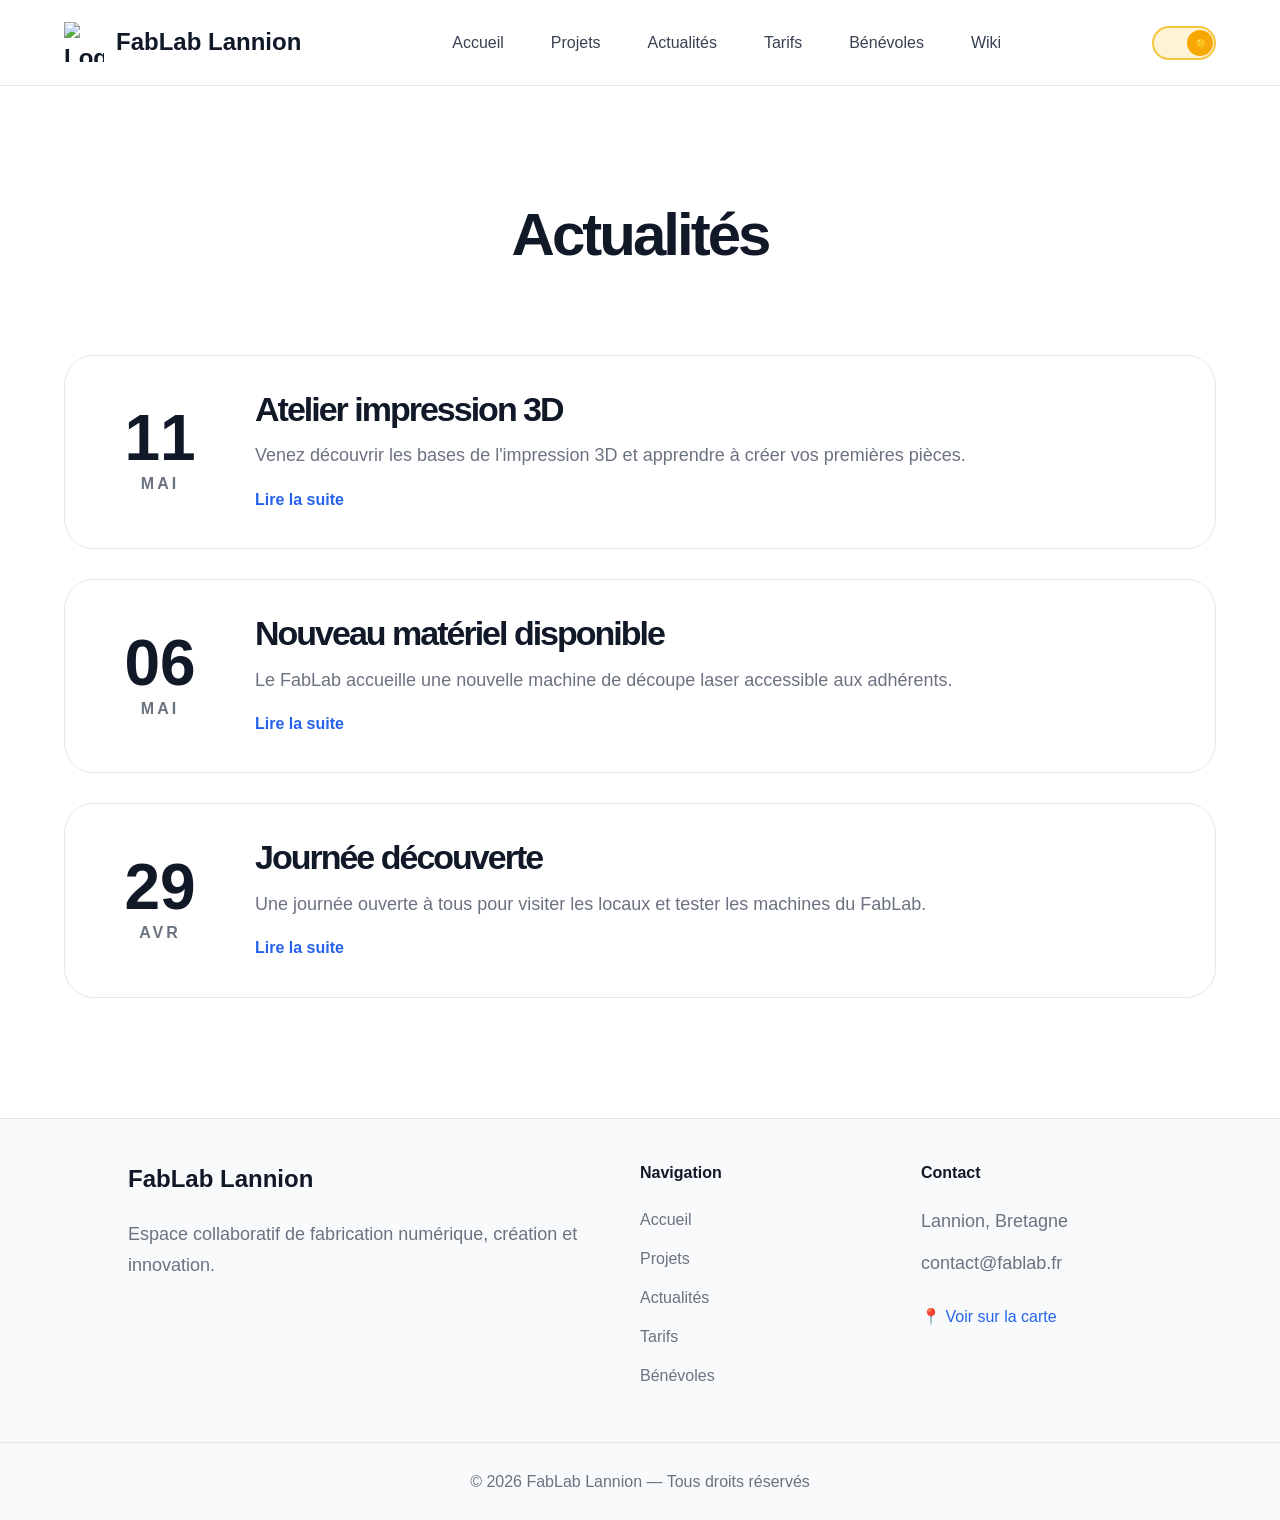
==== commit bc6aface: "finish site" ====
--- a/actualités.html
+++ b/actualités.html
@@ -5,7 +5,7 @@
   <meta name="viewport" content="width=device-width, initial-scale=1.0">
   <title>Actualités - FabLab Lannion</title>
   <link rel="icon" href="https://fablablannion.github.io/images/logo.png">
-  <link id="theme-style" rel="stylesheet" href="style.css">
+  <link rel="stylesheet" href="style.css">
   <script src="navbar.js" defer></script>
 </head>
 
--- a/style.css
+++ b/style.css
@@ -1,1220 +1,673 @@
 /* =========================================================
-   FABLAB LANNION — APPLE / STARTUP STYLE
-========================================================= */
-
-/* =========================
+   FABLAB LANNION — THÈME UNIQUE AVEC VARIABLES CSS
+   Comme GitHub : data-theme="dark" | data-theme="light"
+   + @media prefers-color-scheme pour le défaut système
+========================================================= */
+
+/* ── Variables thème sombre (défaut) ── */
+:root,
+[data-theme="dark"] {
+  --bg:          #050816;
+  --bg-alt:      #0b1120;
+  --bg-card:     rgba(255,255,255,0.04);
+  --bg-card-2:   rgba(255,255,255,0.05);
+  --border:      rgba(255,255,255,0.08);
+  --border-2:    rgba(255,255,255,0.06);
+  --text:        #e2e8f0;
+  --text-2:      #b4c2d4;
+  --text-3:      #94a3b8;
+  --text-muted:  #64748b;
+  --heading:     #ffffff;
+  --link:        #60a5fa;
+  --navbar-bg:   rgba(5,8,22,0.65);
+  --navbar-menu: rgba(5,8,22,0.97);
+  --footer-bg:   #050816;
+  --footer-border: rgba(255,255,255,0.08);
+  --scrollbar-track: #050816;
+  --scrollbar-thumb: #1e3a8a;
+  --machine-img-bg: #111827;
+  --machine-img-border: rgba(255,255,255,0.08);
+  --portfolio-bg: #0b1120;
+  --services-bg: #050816;
+  --tarif-header-bg: rgba(255,255,255,0.05);
+  --tarif-note-bg: rgba(255,255,255,0.03);
+  --tarif-note-border: rgba(255,255,255,0.06);
+  --tarif-note-color: var(--text-2);
+  --adhesion-cta-bg: linear-gradient(to right,#60a5fa,#2563eb);
+  --adhesion-cta-shadow: rgba(37,99,235,0.4);
+  --prix-color: linear-gradient(to right,#fff,#60a5fa);
+  --prix-fill: transparent;
+  --focus-color: #60a5fa;
+  --hero-gradient: rgba(5,8,22,0.75), rgba(5,8,22,0.85);
+  --hero-tarifs: rgba(5,8,22,0.8), rgba(5,8,22,0.9);
+  --h1-gradient: linear-gradient(to right,#ffffff,#60a5fa);
+  --blog-date-gradient: linear-gradient(to bottom,#fff,#60a5fa);
+  --blog-date-fill: transparent;
+  --blog-month-color: #b4c2d4;
+  --blog-link: #60a5fa;
+  --card-hover-border: rgba(96,165,250,0.4);
+  --card-hover-shadow: rgba(37,99,235,0.15);
+  /* Toggle */
+  --pill-track-bg: #0d1f3c;
+  --pill-track-border: #1e3a5f;
+  --pill-thumb-bg: #0079c9;
+  --pill-thumb-x: 0px;
+  --pill-icon: "🌙";
+}
+
+/* ── Variables thème clair ── */
+[data-theme="light"] {
+  --bg:          #ffffff;
+  --bg-alt:      #f9fafb;
+  --bg-card:     #ffffff;
+  --bg-card-2:   #f3f4f6;
+  --border:      #e5e7eb;
+  --border-2:    #f3f4f6;
+  --text:        #111827;
+  --text-2:      #374151;
+  --text-3:      #6b7280;
+  --text-muted:  #6b7280;
+  --heading:     #111827;
+  --link:        #2563eb;
+  --navbar-bg:   rgba(255,255,255,0.88);
+  --navbar-menu: rgba(255,255,255,0.97);
+  --footer-bg:   #f9fafb;
+  --footer-border: #e5e7eb;
+  --scrollbar-track: #f3f4f6;
+  --scrollbar-thumb: #d1d5db;
+  --machine-img-bg: #f3f4f6;
+  --machine-img-border: #e5e7eb;
+  --portfolio-bg: #f9fafb;
+  --services-bg: #f9fafb;
+  --tarif-header-bg: #f3f4f6;
+  --tarif-note-bg: #eff6ff;
+  --tarif-note-border: #bfdbfe;
+  --tarif-note-color: #1d4ed8;
+  --adhesion-cta-bg: #111827;
+  --adhesion-cta-shadow: rgba(17,24,39,0.18);
+  --prix-color: #2563eb;
+  --prix-fill: #2563eb;
+  --focus-color: #2563eb;
+  --hero-gradient: rgba(255,255,255,0.72), rgba(255,255,255,0.2);
+  --hero-tarifs: rgba(255,255,255,0.70), rgba(255,255,255,0.80);
+  --h1-gradient: none;
+  --blog-date-gradient: none;
+  --blog-date-fill: #111827;
+  --blog-month-color: #6b7280;
+  --blog-link: #2563eb;
+  --card-hover-border: #bfdbfe;
+  --card-hover-shadow: rgba(37,99,235,0.10);
+  /* Toggle */
+  --pill-track-bg: #fff3d6;
+  --pill-track-border: #f6c640;
+  --pill-thumb-bg: #f6a800;
+  --pill-thumb-x: 30px;
+  --pill-icon: "☀️";
+}
+
+/* ── Si pas de data-theme ET préférence système = light ── */
+@media (prefers-color-scheme: light) {
+  :root:not([data-theme]) {
+    --bg:          #ffffff;
+    --bg-alt:      #f9fafb;
+    --bg-card:     #ffffff;
+    --bg-card-2:   #f3f4f6;
+    --border:      #e5e7eb;
+    --border-2:    #f3f4f6;
+    --text:        #111827;
+    --text-2:      #374151;
+    --text-3:      #6b7280;
+    --text-muted:  #6b7280;
+    --heading:     #111827;
+    --link:        #2563eb;
+    --navbar-bg:   rgba(255,255,255,0.88);
+    --navbar-menu: rgba(255,255,255,0.97);
+    --footer-bg:   #f9fafb;
+    --footer-border: #e5e7eb;
+    --scrollbar-track: #f3f4f6;
+    --scrollbar-thumb: #d1d5db;
+    --machine-img-bg: #f3f4f6;
+    --machine-img-border: #e5e7eb;
+    --portfolio-bg: #f9fafb;
+    --services-bg: #f9fafb;
+    --tarif-header-bg: #f3f4f6;
+    --tarif-note-bg: #eff6ff;
+    --tarif-note-border: #bfdbfe;
+    --tarif-note-color: #1d4ed8;
+    --adhesion-cta-bg: #111827;
+    --adhesion-cta-shadow: rgba(17,24,39,0.18);
+    --prix-color: #2563eb;
+    --prix-fill: #2563eb;
+    --focus-color: #2563eb;
+    --hero-gradient: rgba(255,255,255,0.72), rgba(255,255,255,0.2);
+    --hero-tarifs: rgba(255,255,255,0.70), rgba(255,255,255,0.80);
+    --h1-gradient: none;
+    --blog-date-gradient: none;
+    --blog-date-fill: #111827;
+    --blog-month-color: #6b7280;
+    --blog-link: #2563eb;
+    --card-hover-border: #bfdbfe;
+    --card-hover-shadow: rgba(37,99,235,0.10);
+    --pill-track-bg: #fff3d6;
+    --pill-track-border: #f6c640;
+    --pill-thumb-bg: #f6a800;
+    --pill-thumb-x: 30px;
+    --pill-icon: "☀️";
+  }
+}
+
+/* =========================================================
    RESET
-========================= */
-
-*{
-  margin:0;
-  padding:0;
-  box-sizing:border-box;
-}
-
-html{
-  scroll-behavior:smooth;
-}
-
-body{
-  font-family:-apple-system,BlinkMacSystemFont,"Segoe UI",Roboto,sans-serif;
-  background:#050816;
-  color:#e2e8f0;
-  line-height:1.7;
-  overflow-x:hidden;
-  font-weight:400;
-}
-
-/* =========================
+========================================================= */
+
+* { margin:0; padding:0; box-sizing:border-box; }
+html { scroll-behavior:smooth; }
+
+body {
+  font-family: -apple-system, BlinkMacSystemFont, "Segoe UI", Roboto, sans-serif;
+  background: var(--bg);
+  color: var(--text);
+  line-height: 1.7;
+  overflow-x: hidden;
+  font-weight: 400;
+  padding-top: 85px;
+  transition: background 0.3s, color 0.3s;
+}
+
+/* =========================================================
    GLOBAL
-========================= */
-
-.container{
-  width:90%;
-  max-width:1300px;
-  margin:auto;
-}
-
-section{
-  padding:120px 0;
-}
-
-h1{
-  font-size:60px;
-  line-height:1;
-  font-weight:800;
-  letter-spacing:-3px;
-}
-
-h2{
-  font-size:48px;
-  line-height:1.1;
-  font-weight:700;
-  letter-spacing:-2px;
-}
-
-h3{
-  font-size:24px;
-  margin-bottom:10px;
-}
-
-p{
-  color:#b4c2d4;
-  font-size:18px;
-  font-weight:400;
-}
+========================================================= */
+
+.container { width:90%; max-width:1300px; margin:auto; }
+section { padding:120px 0; }
+
+h1 { font-size:60px; line-height:1; font-weight:800; letter-spacing:-3px; color:var(--heading); }
+h2 { font-size:48px; line-height:1.1; font-weight:700; letter-spacing:-2px; color:var(--heading); }
+h3 { font-size:24px; margin-bottom:10px; color:var(--heading); }
+p  { color:var(--text-3); font-size:18px; font-weight:400; }
 
 /* =========================================================
    NAVBAR
 ========================================================= */
 
-.navbar{
-  position:fixed;
-  top:0;
-  left:0;
-  width:100%;
-
-  z-index:1000;
-
-  backdrop-filter:blur(20px);
-
-  background:rgba(5,8,22,0.65);
-
-  border-bottom:1px solid rgba(255,255,255,0.08);
-}
-
-.navbar-container{
-  width:90%;
-  max-width:1300px;
-
-  margin:auto;
-
-  height:85px;
-
-  display:flex;
-  align-items:center;
-  justify-content:space-between;
-}
-
-/* LOGO */
-
-.logo{
-  font-size:24px;
-  font-weight:800;
-  color:white;
-  text-decoration:none;
-  display:flex;
-  align-items:center;
-  gap:12px;
-}
-
-.logo-img{
-  width:40px;
-  height:40px;
-  object-fit:contain;
-}
-
-/* LINKS */
-
-.nav-links{
-  display:flex;
-  gap:35px;
-}
-
-.nav-links a{
-  color:#d1dae6;
-  text-decoration:none;
-  font-size:16px;
-  font-weight:500;
+.navbar {
+  position: fixed; top:0; left:0; width:100%;
+  z-index: 1000;
+  backdrop-filter: blur(20px);
+  background: var(--navbar-bg);
+  border-bottom: 1px solid var(--border);
+}
+
+.navbar-container {
+  width:90%; max-width:1300px; margin:auto;
+  height:85px; display:flex; align-items:center; justify-content:space-between;
+}
+
+.logo {
+  font-size:24px; font-weight:800; color:var(--heading);
+  text-decoration:none; display:flex; align-items:center; gap:12px;
+}
+.logo-img { width:40px; height:40px; object-fit:contain; }
+
+.nav-links { display:flex; gap:35px; }
+.nav-links a {
+  color:var(--text-2); text-decoration:none; font-size:16px; font-weight:500;
+  transition:0.3s; border-radius:6px; padding:4px 6px;
+}
+.nav-links a:hover { color:var(--heading); }
+.nav-links a:focus-visible { outline:2px solid var(--focus-color); outline-offset:3px; }
+
+.navbar-right { display:flex; align-items:center; gap:14px; }
+
+/* HAMBURGER */
+.hamburger {
+  display:none; flex-direction:column; gap:5px;
+  background:none; border:none; cursor:pointer; padding:8px; border-radius:8px;
+}
+.hamburger span {
+  display:block; width:24px; height:2px;
+  background:var(--text); border-radius:2px; transition:0.3s;
+}
+.hamburger[aria-expanded="true"] span:nth-child(1) { transform:translateY(7px) rotate(45deg); }
+.hamburger[aria-expanded="true"] span:nth-child(2) { opacity:0; }
+.hamburger[aria-expanded="true"] span:nth-child(3) { transform:translateY(-7px) rotate(-45deg); }
+
+/* =========================================================
+   BUTTONS
+========================================================= */
+
+button, .btn {
+  border:none; outline:none; padding:14px 28px; border-radius:999px;
+  cursor:pointer; font-size:16px; font-weight:600; transition:all .3s ease;
+  display:inline-block; text-decoration:none; text-align:center;
+}
+.btn { background:var(--heading); color:var(--bg); }
+.btn:hover { transform:translateY(-3px); box-shadow:0 10px 30px rgba(0,0,0,.15); }
+
+/* =========================================================
+   PRÉSENTATION
+========================================================= */
+
+.présentation {
+  min-height:100vh; position:relative; overflow:hidden;
+  background: linear-gradient(var(--hero-gradient)), url("image/background.jpg");
+  background-size:cover; background-position:center; background-repeat:no-repeat;
+  display:flex; align-items:center; justify-content:center; text-align:center;
+}
+.présentation-container {
+  width:100%; position:relative; z-index:2;
+  display:flex; flex-direction:column; justify-content:center; align-items:center;
+}
+.présentation-container > div:first-child {
+  display:flex; flex-direction:column; align-items:center;
+}
+.présentation h2 {
+  font-size:84px; margin-bottom:25px;
+  background: var(--h1-gradient);
+  background-clip:text; -webkit-background-clip:text;
+  -webkit-text-fill-color: var(--blog-date-fill);
+  color: var(--heading);
+}
+.présentation p { max-width:800px; margin-bottom:20px; font-size:20px; color:var(--text-2); }
+
+.buttons {
+  display:flex; justify-content:center; align-items:center;
+  gap:15px; margin-top:40px; margin-bottom:40px; flex-wrap:wrap;
+}
+
+/* =========================================================
+   HORAIRES
+========================================================= */
+
+.horaires {
+  width:360px; background:var(--bg-card);
+  border:1px solid var(--border); backdrop-filter:blur(20px);
+  border-radius:30px; padding:35px; box-shadow:0 10px 40px rgba(0,0,0,0.15);
+}
+.horaires h3 { margin-bottom:25px; font-size:28px; }
+.horaire-item { display:flex; justify-content:space-between; padding:14px 0; border-bottom:1px solid var(--border); }
+.horaire-item:last-child { border:none; }
+.horaire-item span { color:var(--text-3); }
+.horaire-item strong { color:var(--heading); }
+
+/* =========================================================
+   SERVICES
+========================================================= */
+
+.services-section { padding:120px 0; text-align:center; background:var(--services-bg); }
+.services-title { margin-bottom:70px; }
+.services-title h2 { font-size:48px; margin-bottom:15px; }
+.services-title p { color:var(--text-3); }
+
+.services-grid {
+  width:90%; max-width:1200px; margin:auto;
+  display:grid; grid-template-columns:repeat(4,1fr); gap:30px;
+}
+.service-card {
+  background:var(--bg-card); border:1px solid var(--border);
+  border-radius:30px; overflow:hidden; transition:0.4s;
+}
+.service-card:hover {
+  transform:translateY(-10px);
+  border-color:var(--card-hover-border);
+  box-shadow:0 15px 50px var(--card-hover-shadow);
+}
+.service-img { width:100%; height:200px; overflow:hidden; }
+.service-img img { width:100%; height:100%; object-fit:cover; }
+.service-card h3 { margin-top:20px; }
+.service-card p { padding:0 20px 30px; font-size:16px; color:var(--text-3); }
+
+/* =========================================================
+   MACHINES
+========================================================= */
+
+.machines-section { position:relative; background:var(--bg); }
+.section-title {
+  text-align:center; display:flex; flex-direction:column;
+  align-items:center; max-width:700px; margin:0 auto 70px auto;
+}
+.section-title h2 { margin-bottom:15px; }
+.section-title h2, .section-title p { text-align:center; margin-left:auto; margin-right:auto; }
+
+.machines-section .section-title { width:100%; text-align:center; margin-bottom:70px; }
+.machines-section .section-title h2,
+.machines-section .section-title p { text-align:center; }
+
+.cards { display:grid; grid-template-columns:repeat(3,1fr); gap:50px; }
+
+.machine-card {
+  background:var(--bg-card); border:1px solid var(--border);
+  border-radius:32px; padding:40px 30px; text-align:center;
+  transition:0.4s; backdrop-filter:blur(12px); overflow:hidden; position:relative;
+}
+.machine-card::before {
+  content:""; position:absolute; inset:0;
+  background:linear-gradient(135deg,rgba(255,255,255,0.06),transparent);
+  opacity:0; transition:0.4s;
+}
+.machine-card:hover {
+  transform:translateY(-10px);
+  border-color:var(--card-hover-border);
+  box-shadow:0 15px 50px var(--card-hover-shadow);
+}
+.machine-card:hover::before { opacity:1; }
+
+.machine-image {
+  width:180px; height:180px; border-radius:50%;
+  margin:auto; margin-bottom:25px; overflow:hidden;
+  border:4px solid var(--machine-img-border);
+  background:var(--machine-img-bg);
+}
+.machine-image img { width:100%; height:100%; object-fit:cover; }
+
+/* =========================================================
+   PROJECTS / SLIDER
+========================================================= */
+
+.PROJETS { padding-bottom:60px; text-align:center; background:var(--bg); }
+.projets-header { margin-bottom:60px; }
+.projets-header p { margin-top:15px; color:var(--text-3); }
+
+.projets-slider {
+  overflow:hidden;
+  mask-image:linear-gradient(to right,transparent,black 10%,black 90%,transparent);
+}
+.projets-track {
+  display:flex; gap:25px; width:max-content;
+  animation:slide 35s linear infinite;
+}
+.projets-track img {
+  width:420px; height:260px; object-fit:cover;
+  border-radius:28px; box-shadow:0 10px 30px rgba(0,0,0,0.25);
+}
+@keyframes slide { from{transform:translateX(0);} to{transform:translateX(-50%);} }
+
+/* =========================================================
+   PORTFOLIO
+========================================================= */
+
+.portfolio-section { background:var(--portfolio-bg); display:flex; justify-content:center; }
+.portfolio-grid { display:grid; grid-template-columns:repeat(3,1fr); gap:30px; max-width:1100px; margin:auto; }
+
+.portfolio-card {
+  background:var(--bg-card); border-radius:28px; overflow:hidden;
+  border:1px solid var(--border); transition:0.4s;
+}
+.portfolio-card:hover {
+  transform:translateY(-10px);
+  border-color:var(--card-hover-border);
+  box-shadow:0 15px 50px var(--card-hover-shadow);
+}
+.portfolio-card img { width:100%; height:240px; object-fit:cover; }
+.portfolio-content { padding:30px; }
+.portfolio-content h3 { margin-bottom:12px; }
+.portfolio-content p { color:var(--text-3); }
+
+/* =========================================================
+   ACTUALITÉS
+========================================================= */
+
+.actualites-top { text-align:center; padding-bottom:50px; background:var(--bg); }
+.blog-section { padding-top:40px; background:var(--bg); }
+.blog-posts { display:flex; flex-direction:column; gap:30px; }
+
+.blog-post {
+  background:var(--bg-card); border:1px solid var(--border);
+  border-radius:30px; padding:35px;
+  display:flex; align-items:center; gap:35px;
+  transition:0.4s; backdrop-filter:blur(15px);
+}
+.blog-post:hover {
+  transform:translateY(-8px);
+  border-color:var(--card-hover-border);
+  box-shadow:0 15px 45px var(--card-hover-shadow);
+}
+.blog-date-box { min-width:120px; text-align:center; }
+.blog-date-box .day {
+  display:block; font-size:64px; font-weight:800; line-height:1;
+  background: var(--blog-date-gradient);
+  background-clip:text; -webkit-background-clip:text;
+  -webkit-text-fill-color: var(--blog-date-fill);
+  color: var(--heading);
+}
+.blog-date-box .month { font-size:16px; letter-spacing:3px; color:var(--blog-month-color); font-weight:600; }
+.blog-content h2 { font-size:34px; margin-bottom:12px; }
+.blog-content p { color:var(--text-3); }
+.blog-content a { display:inline-block; margin-top:15px; color:var(--blog-link); text-decoration:none; font-weight:600; }
+.blog-content a:hover { text-decoration:underline; }
+
+/* =========================================================
+   ACCESSIBILITÉ
+========================================================= */
+
+:focus-visible { outline:2px solid var(--focus-color); outline-offset:3px; }
+button:focus-visible, a:focus-visible { outline:2px solid var(--focus-color); outline-offset:3px; border-radius:6px; }
+
+/* =========================================================
+   SCROLLBAR
+========================================================= */
+
+::-webkit-scrollbar { width:10px; }
+::-webkit-scrollbar-track { background:var(--scrollbar-track); }
+::-webkit-scrollbar-thumb { background:var(--scrollbar-thumb); border-radius:999px; }
+
+/* =========================================================
+   TARIFS
+========================================================= */
+
+.tarifs {
+  min-height:45vh; display:flex; align-items:center; justify-content:center; text-align:center;
+  background: linear-gradient(var(--hero-tarifs)), url("image/background.jpg");
+  background-size:cover; background-position:center;
+}
+.tarifs-container { flex-direction:column; }
+.tarifs h1 {
+  font-size:82px; margin-bottom:16px;
+  background: var(--h1-gradient);
+  -webkit-background-clip:text; background-clip:text;
+  -webkit-text-fill-color: var(--blog-date-fill);
+  color: var(--heading);
+}
+.tarifs p { max-width:700px; margin:auto; color:var(--text-3); }
+
+.container-page { width:90%; max-width:1300px; margin:auto; }
+.tarifs-section { padding:60px 0; background:var(--bg); }
+.tarifs-section:nth-child(even) { background:var(--bg-alt); }
+
+/* ── Design A : cartes de tarifs ── */
+.service-cards { margin-top:40px; display:flex; flex-direction:column; gap:14px; }
+
+.service-row {
+  background:var(--bg-card); border:1px solid var(--border);
+  border-radius:20px; padding:22px 28px;
+  display:flex; align-items:center; justify-content:space-between; gap:20px;
   transition:0.3s;
-  border-radius:6px;
-  padding:4px 6px;
-}
-
-.nav-links a:hover{
-  color:white;
-}
-
-.nav-links a:focus-visible{
-  outline:2px solid #60a5fa;
-  outline-offset:3px;
-}
-
-/* NAVBAR RIGHT — regroupe toggle + hamburger */
-
-.navbar-right{
-  display:flex;
-  align-items:center;
-  gap:14px;
-}
-
-/* HAMBURGER */
-
-.hamburger{
-  display:none;
-  flex-direction:column;
-  gap:5px;
-  background:none;
-  border:none;
-  cursor:pointer;
-  padding:8px;
-  border-radius:8px;
-}
-
-.hamburger span{
-  display:block;
-  width:24px;
-  height:2px;
-  background:#e2e8f0;
-  border-radius:2px;
-  transition:0.3s;
-}
-
-.hamburger[aria-expanded="true"] span:nth-child(1){
-  transform:translateY(7px) rotate(45deg);
-}
-
-.hamburger[aria-expanded="true"] span:nth-child(2){
-  opacity:0;
-}
-
-.hamburger[aria-expanded="true"] span:nth-child(3){
-  transform:translateY(-7px) rotate(-45deg);
-}
-
-/* BUTTON */
-
-.nav-button{
-  padding:12px 24px;
-
-  border-radius:999px;
-
-  background:white;
-
-  color:black;
-
-  text-decoration:none;
-
-  font-weight:600;
-
-  transition:0.3s;
-}
-
-.nav-button:hover{
-  transform:translateY(-2px);
-}
-
-/* espace navbar */
-
-body{
-  padding-top:85px;
-}
-
-/* =========================
-   BUTTONS
-========================= */
-
-button,
-.btn{
-  border:none;
-  outline:none;
-  padding:14px 28px;
-  border-radius:999px;
-  cursor:pointer;
-  font-size:16px;
-  font-weight:600;
-  transition:all .3s ease;
-  display:inline-block;
-  text-decoration:none;
-  text-align:center;
-}
-
-.btn{
-  background:white;
-  color:black;
-}
-
-.btn:hover{
+}
+.service-row:hover {
+  border-color:var(--card-hover-border);
+  box-shadow:0 8px 30px var(--card-hover-shadow);
   transform:translateY(-3px);
-  box-shadow:0 10px 30px rgba(255,255,255,.15);
-}
-
-.btn-primary{
-  background:white;
-  color:black;
-}
-
-.btn-secondary{
-  background:rgba(255,255,255,0.08);
-  color:white;
-  border:1px solid rgba(255,255,255,0.1);
-}
-
-/* =========================================================
-   PRESENTATION
-========================================================= */
-
-.présentation{
-  min-height:100vh;
-
+}
+
+.service-name { font-size:18px; font-weight:600; color:var(--heading); }
+.service-detail { font-size:14px; color:var(--text-3); margin-top:4px; }
+
+.service-prices { display:flex; gap:12px; flex-shrink:0; }
+
+.price-pill {
+  display:flex; flex-direction:column; align-items:center;
+  padding:10px 20px; border-radius:14px; min-width:90px;
+}
+.price-pill.member {
+  background:var(--bg-card-2);
+  border:1px solid var(--border);
+}
+.price-pill.extern {
+  background:transparent;
+  border:1px solid var(--border-2);
+}
+.price-label { font-size:11px; font-weight:600; letter-spacing:0.06em; text-transform:uppercase; color:var(--text-muted); margin-bottom:4px; }
+.price-pill.member .price-label { color:var(--link); }
+.price-val { font-size:20px; font-weight:700; color:var(--heading); }
+.price-pill.member .price-val { color:var(--link); }
+.price-pill.extern .price-val { color:var(--text-2); }
+
+.tarif-note {
+  margin-top:20px; padding:18px 24px; border-radius:14px;
+  background:var(--tarif-note-bg); border:1px solid var(--tarif-note-border);
+}
+.tarif-note p { color:var(--tarif-note-color); font-size:15px; }
+
+.adhesion-grid { margin-top:50px; display:grid; grid-template-columns:repeat(3,1fr); gap:30px; }
+.adhesion-card {
+  padding:40px 30px; text-align:center; border-radius:30px;
+  background:var(--bg-card); border:1px solid var(--border); transition:0.4s;
+}
+.adhesion-card:hover {
+  transform:translateY(-10px);
+  border-color:var(--card-hover-border);
+  box-shadow:0 15px 50px var(--card-hover-shadow);
+}
+.adhesion-card h3 { color:var(--heading); }
+.adhesion-card p { color:var(--text-3); }
+
+.prix {
+  font-size:64px; font-weight:800; margin:20px 0;
+  background: var(--prix-color);
+  background-clip:text; -webkit-background-clip:text;
+  -webkit-text-fill-color: var(--prix-fill);
+  color: var(--link);
+}
+
+.adhesion-cta { margin-top:50px; display:flex; justify-content:center; }
+.adhesion-cta a {
+  display:inline-block; padding:16px 32px; border-radius:999px;
+  background: var(--adhesion-cta-bg); color:white; text-decoration:none;
+  font-weight:600; box-shadow:0 4px 20px var(--adhesion-cta-shadow); transition:0.3s;
+}
+.adhesion-cta a:hover { transform:translateY(-3px); }
+
+/* =========================================================
+   FOOTER
+========================================================= */
+
+.footer { border-top:1px solid var(--footer-border); background:var(--footer-bg); }
+.footer-container {
+  width:80%; max-width:1300px; margin:auto; padding:40px 0;
+  display:grid; grid-template-columns:2fr 1fr 1fr; gap:50px;
+}
+.footer h3, .footer h4 { margin-bottom:20px; color:var(--heading); }
+.footer p, .footer a { color:var(--text-muted); text-decoration:none; margin-bottom:12px; display:block; }
+.footer a:hover { color:var(--heading); }
+.footer-map-link { display:inline-flex !important; align-items:center; gap:6px; margin-top:12px; font-weight:500; color:var(--link) !important; }
+.footer-bottom { border-top:1px solid var(--footer-border); text-align:center; padding:25px; color:var(--text-muted); }
+
+/* =========================================================
+   PILL SWITCH (toggle thème)
+========================================================= */
+
+.pill-switch {
+  background:none; border:none; padding:0; cursor:pointer;
+  display:flex; align-items:center;
+}
+#desktop-theme-toggle { display:flex; }
+
+.pill-track {
+  width:64px; height:34px; border-radius:999px;
+  background: #0d1f3c;
+  border: 2px solid #1e3a5f;
+  display:flex; align-items:center; padding:3px;
+  transition: background 0.35s, border-color 0.35s;
   position:relative;
-  overflow:hidden;
-
-  background:
-    linear-gradient(
-      rgba(5,8,22,0.75),
-      rgba(5,8,22,0.85)
-    ),
-    url("image/background.jpg");
-
-  background-size:cover;
-  background-position:center;
-  background-repeat:no-repeat;
-
-  display:flex;
-  align-items:center;
-  justify-content:center;
-
-  text-align:center;
-}
-
-.présentation-container{
-  width:100%;
-  position:relative;
-  z-index:2;
-
-  display:flex;
-  flex-direction:column;
-  justify-content:center;
-  align-items:center;
-}
-
-.présentation-container > div:first-child{
-  display:flex;
-  flex-direction:column;
-  align-items:center;
-}
-
-.présentation h2{
-  font-size:84px;
-  margin-bottom:25px;
-
-  background:linear-gradient(
-    to right,
-    #ffffff,
-    #60a5fa
-  );
-
-  background-clip:text;
-  -webkit-background-clip:text;
-  -webkit-text-fill-color:transparent;
-}
-
-.présentation p{
-  max-width:800px;
-  margin-bottom:20px;
-  font-size:20px;
-}
-
-.buttons{
-  display:flex;
-  justify-content:center;
-  align-items:center;
-  gap:15px;
-  margin-top:40px;
-  margin-bottom:40px;
-  flex-wrap:wrap;
-}
-
-/* =========================================================
-   HORAIRES CARD
-========================================================= */
-
-.horaires{
-  width:360px;
-  background:rgba(255,255,255,0.05);
-  border:1px solid rgba(255,255,255,0.08);
-  backdrop-filter:blur(20px);
-  border-radius:30px;
-  padding:35px;
-  box-shadow:0 10px 40px rgba(0,0,0,0.3);
-}
-
-.horaires h3{
-  margin-bottom:25px;
-  font-size:28px;
-}
-
-.horaire-item{
-  display:flex;
-  justify-content:space-between;
-  padding:14px 0;
-  border-bottom:1px solid rgba(255,255,255,0.08);
-}
-
-.horaire-item:last-child{
-  border:none;
-}
-
-.horaire-item span{
-  color:#c8d4e3;
-}
-
-.horaire-item strong{
-  color:#f0f4fa;
-}
-
-/* =========================================================
-   Services
-========================================================= */
-
-.services-section{
-  padding:120px 0;
-  text-align:center;
-  background:#050816;
-}
-
-.services-title{
-  margin-bottom:70px;
-}
-
-.services-title h2{
-  font-size:48px;
-  margin-bottom:15px;
-}
-
-.services-title p{
-  color:#94a3b8;
-}
-
-.services-grid{
-  width:90%;
-  max-width:1200px;
-  margin:auto;
-
-  display:grid;
-  grid-template-columns:repeat(4,1fr);
-  gap:30px;
-}
-
-.service-card{
-  background:rgba(255,255,255,0.04);
-  border:1px solid rgba(255,255,255,0.08);
-  border-radius:30px;
-  overflow:hidden;
-
-  transition:0.4s;
-}
-
-.service-card:hover{
-  transform:translateY(-10px);
-  border-color:rgba(96,165,250,.4);
-  box-shadow:
-    0 15px 50px rgba(37,99,235,.15);
-}
-
-.service-img{
-  width:100%;
-  height:200px;
-  overflow:hidden;
-}
-
-.service-img img{
-  width:100%;
-  height:100%;
-  object-fit:cover;
-}
-
-.service-card h3{
-  margin-top:20px;
-}
-
-.service-card p{
-  padding:0 20px 30px;
-  font-size:16px;
-  color:#b4c2d4;
-}
-
-/* =========================================================
-   MACHINES
-========================================================= */
-
-.machines-section{
-  position:relative;
-}
-
-.section-title{
-  text-align:center;
-  margin-bottom:70px;
-}
-
-.section-title h2{
-  margin-bottom:15px;
-}
-
-.machines-section .section-title{
-  width:100%;
-  text-align:center;
-  margin-bottom:70px;
-}
-
-.machines-section .section-title h2,
-.machines-section .section-title p{
-  text-align:center;
-}
-
-/* CARD */
-
-.cards{
-  display:grid;
-  grid-template-columns:repeat(3,1fr);
-  gap:50px;
-}
-
-.machine-card{
-  background:rgba(255,255,255,0.04);
-  border:1px solid rgba(255,255,255,0.08);
-  border-radius:32px;
-  padding:40px 30px;
-  text-align:center;
-  transition:0.4s;
-  backdrop-filter:blur(12px);
-  overflow:hidden;
-  position:relative;
-}
-
-.machine-card::before{
-  content:"";
-  position:absolute;
-  inset:0;
-  background:linear-gradient(
-    135deg,
-    rgba(255,255,255,0.08),
-    transparent
-  );
-  opacity:0;
-  transition:0.4s;
-}
-
-.machine-card:hover{
-  transform:translateY(-10px);
-  border-color:rgba(96,165,250,0.4);
-  box-shadow:
-    0 15px 50px rgba(37,99,235,.18);
-}
-
-.machine-card:hover::before{
-  opacity:1;
-}
-
-/* image ronde */
-
-.machine-image{
-  width:180px;
-  height:180px;
-  border-radius:50%;
-  margin:auto;
-  margin-bottom:25px;
-  overflow:hidden;
-  border:4px solid rgba(255,255,255,0.08);
-  background:#111827;
-}
-
-.machine-image img{
-  width:100%;
-  height:100%;
-  object-fit:cover;
-}
-
-/* =========================================================
-   PROJECTS
-========================================================= */
-
-.PROJETS{
-  padding-bottom:60px;
-  text-align:center;
-}
-
-.projets-header{
-  margin-bottom:60px;
-}
-
-.projets-header p{
-  margin-top:15px;
-}
-
-/* =========================================================
-   SLIDER
-========================================================= */
-
-.projets-slider{
-  overflow:hidden;
-  mask-image:linear-gradient(
-    to right,
-    transparent,
-    white 10%,
-    white 90%,
-    transparent
-  );
-}
-
-.projets-track{
-  display:flex;
-  gap:25px;
-  width:max-content;
-  animation:slide 35s linear infinite;
-}
-
-.projets-track img{
-  width:420px;
-  height:260px;
-  object-fit:cover;
-  border-radius:28px;
-  box-shadow:0 10px 30px rgba(0,0,0,0.35);
-}
-
-@keyframes slide{
-  from{
-    transform:translateX(0);
-  }
-  to{
-    transform:translateX(-50%);
-  }
-}
-
-/* =========================================================
-   PORTFOLIO
-========================================================= */
-
-.portfolio-section{
-  background:#0b1120;
-  display:flex;
-  justify-content:center;
-}
-
-.portfolio-grid{
-  display:grid;
-  grid-template-columns:repeat(3,1fr);
-  gap:30px;
-  max-width:1100px;
-  margin:auto;
-}
-
-.section-title{
-  text-align:center;
-  display:flex;
-  flex-direction:column;
-  align-items:center;
-  max-width:700px;
-  margin:0 auto 70px auto;
-}
-
-.section-title h2,
-.section-title p{
-  text-align:center;
-  margin-left:auto;
-  margin-right:auto;
-}
-
-.portfolio-card{
-  background:rgba(255,255,255,0.04);
-  border-radius:28px;
-  overflow:hidden;
-  border:1px solid rgba(255,255,255,0.08);
-  transition:0.4s;
-}
-
-.portfolio-card:hover{
-  transform:translateY(-10px);
-  border-color:rgba(96,165,250,.4);
-  box-shadow:
-    0 15px 50px rgba(37,99,235,.15);
-}
-
-.portfolio-card img{
-  width:100%;
-  height:240px;
-  object-fit:cover;
-}
-
-.portfolio-content{
-  padding:30px;
-}
-
-.portfolio-content h3{
-  margin-bottom:12px;
-}
-
-/* =========================================================
-   ACTUALITES
-========================================================= */
-
-.actualites-top{
-  text-align:center;
-  padding-bottom:50px;
-}
-
-.blog-section{
-  padding-top:40px;
-}
-
-.blog-posts{
-  display:flex;
-  flex-direction:column;
-  gap:30px;
-}
-
-.blog-post{
-  background:rgba(255,255,255,0.04);
-  border:1px solid rgba(255,255,255,0.08);
-  border-radius:30px;
-  padding:35px;
-  display:flex;
-  align-items:center;
-  gap:35px;
-  transition:0.4s;
-  backdrop-filter:blur(15px);
-}
-
-.blog-post:hover{
-  transform:translateY(-8px);
-  border-color:rgba(96,165,250,.35);
-  box-shadow:
-    0 15px 45px rgba(37,99,235,.12);
-}
-
-.blog-date-box{
-  min-width:120px;
-  text-align:center;
-}
-
-.blog-date-box .day{
-  display:block;
-  font-size:64px;
-  font-weight:800;
-  line-height:1;
-  background:linear-gradient(to bottom,#fff,#60a5fa);
-  background-clip:text;
-  -webkit-background-clip:text;
-  -webkit-text-fill-color:transparent;
-}
-
-.blog-date-box .month{
-  font-size:16px;
-  letter-spacing:3px;
-  color:#b4c2d4;
-}
-
-.blog-content h2{
-  font-size:34px;
-  margin-bottom:12px;
-}
-
-.blog-content a{
-  display:inline-block;
-  margin-top:15px;
-  color:#60a5fa;
-  text-decoration:none;
-  font-weight:600;
-}
-
-
-
-/* =========================================================
-   ACCESSIBILITÉ GLOBALE
-========================================================= */
-
-:focus-visible{
-  outline:2px solid #60a5fa;
-  outline-offset:3px;
-}
-
-button:focus-visible,
-a:focus-visible{
-  outline:2px solid #60a5fa;
-  outline-offset:3px;
-  border-radius:6px;
-}
-
-/* =========================================================
-   SCROLLBAR
-========================================================= */
-
-::-webkit-scrollbar{
-  width:10px;
-}
-
-::-webkit-scrollbar-track{
-  background:#050816;
-}
-
-::-webkit-scrollbar-thumb{
-  background:#1e3a8a;
-  border-radius:999px;
-}
-
-/* =========================================================
-   TARIFS PAGE
-========================================================= */
-
-.tarifs{
-  min-height:45vh;
-
-  display:flex;
-  align-items:center;
-  justify-content:center;
-  text-align:center;
-
-  background:
-    linear-gradient(
-      rgba(5,8,22,0.8),
-      rgba(5,8,22,0.9)
-    ),
-    url("image/background.jpg");
-
-  background-size:cover;
-  background-position:center;
-}
-
-.tarifs-container{
-  flex-direction:column;
-}
-
-.tarifs h1{
-  font-size:82px;
-  margin-bottom:16px;
-  background:linear-gradient(to right,#fff,#60a5fa);
-  -webkit-background-clip:text;
-  background-clip:text;
-  -webkit-text-fill-color:transparent;
-}
-
-.tarifs p{
-  max-width:700px;
-  margin:auto;
-}
-
-/* =========================================================
-   SECTIONS
-========================================================= */
-
-.container-page{
-  width:90%;
-  max-width:1300px;
-  margin:auto;
-}
-
-.tarifs-section{
-  padding:60px 0;
-}
-
-/* =========================================================
-   TABLE
-========================================================= */
-
-.tarif-table{
-  margin-top:40px;
-  border-radius:30px;
-  overflow:hidden;
-
-  background:rgba(255,255,255,0.04);
-
-  border:1px solid rgba(255,255,255,0.08);
-
-  backdrop-filter:blur(15px);
-}
-
-.tarif-header,
-.tarif-row{
-  display:grid;
-  grid-template-columns:2fr 1fr 1fr 2fr;
-  gap:20px;
-
-  padding:25px 30px;
-}
-
-.tarif-header{
-  background:rgba(255,255,255,0.05);
-  font-weight:700;
-}
-
-.tarif-row{
-  border-top:1px solid rgba(255,255,255,0.06);
-  transition:0.3s;
-}
-
-.tarif-row:hover{
-  background:rgba(255,255,255,0.03);
-}
-
-.tarif-row span,
-.tarif-header span{
-  color:white;
-}
-
-.tarif-note{
-  margin-top:25px;
-  padding:20px;
-  border-radius:20px;
-
-  background:rgba(255,255,255,0.03);
-
-  border:1px solid rgba(255,255,255,0.06);
-}
-
-/* =========================================================
-   ADHESION
-========================================================= */
-
-.adhesion-grid{
-  margin-top:50px;
-
-  display:grid;
-  grid-template-columns:repeat(3,1fr);
-  gap:30px;
-}
-
-.adhesion-card{
-  padding:40px 30px;
-  text-align:center;
-
-  border-radius:30px;
-
-  background:rgba(255,255,255,0.04);
-
-  border:1px solid rgba(255,255,255,0.08);
-
-  transition:0.4s;
-}
-
-.adhesion-card:hover{
-  transform:translateY(-10px);
-  border-color:rgba(96,165,250,.4);
-  box-shadow:
-    0 15px 50px rgba(37,99,235,.15);
-}
-
-.prix{
-  font-size:64px;
-  font-weight:800;
-  margin:20px 0;
-
-  background:linear-gradient(to right,#fff,#60a5fa);
-  background-clip:text;
-  -webkit-text-fill-color:transparent;
-}
-
-.adhesion-cta{
-  margin-top:50px;
-  display:flex;
-  justify-content:center;
-}
-
-.adhesion-cta a{
-  display:inline-block;
-  padding:16px 30px;
-  border-radius:999px;
-
-  background:linear-gradient(to right,#60a5fa,#2563eb);
-  color:white;
-  text-decoration:none;
-  font-weight:600;
-
-  box-shadow:0 10px 30px rgba(37,99,235,0.4);
-  transition:0.3s;
-}
-
-.adhesion-cta a:hover{
-  transform:translateY(-3px);
-  box-shadow:0 15px 40px rgba(37,99,235,0.6);
-}
-
-/* =========================================================
-   FOOTER
-========================================================= */
-
-.footer{
-  border-top:1px solid rgba(255,255,255,0.08);
-  background:#050816;
-}
-
-.footer-container{
-  width:80%;
-  max-width:1300px;
-  margin:auto;
-  padding:40px 0;
-  display:grid;
-  grid-template-columns:2fr 1fr 1fr;
-  gap:50px;
-}
-
-.footer h3,
-.footer h4{
-  margin-bottom:20px;
-}
-
-.footer p,
-.footer a{
-  color:#94a3b8;
-  text-decoration:none;
-  margin-bottom:12px;
-  display:block;
-}
-
-.footer a:hover{
-  color:white;
-}
-
-.footer-bottom{
-  border-top:1px solid rgba(255,255,255,0.08);
-
-  text-align:center;
-
-  padding:25px;
-
-  color:#64748b;
-}
+}
+.pill-thumb {
+  width:26px; height:26px; border-radius:50%;
+  background: #0079c9;
+  display:flex; align-items:center; justify-content:center;
+  transition: transform 0.35s cubic-bezier(.4,0,.2,1), background 0.35s;
+  transform: translateX(0);
+  flex-shrink:0;
+}
+.pill-icon::before { content:"🌙"; font-size:14px; line-height:1; }
+
+/* État clair — classe .is-light ajoutée par le JS */
+.pill-switch.is-light .pill-track {
+  background: #fff3d6;
+  border-color: #f6c640;
+}
+.pill-switch.is-light .pill-thumb {
+  background: #f6a800;
+  transform: translateX(30px);
+}
+.pill-switch.is-light .pill-icon::before { content:"☀️"; }
+
+/* SWITCH THÈME MOBILE */
+.nav-theme-row {
+  display:none; align-items:center; justify-content:space-between;
+  padding:14px 24px; margin-top:4px;
+}
+.nav-theme-label { font-size:17px; font-weight:500; color:var(--text-2); }
 
 /* =========================================================
    RESPONSIVE
 ========================================================= */
 
-@media(max-width:1100px){
-
-  h1{
-    font-size:58px;
-  }
-
-  h2{
-    font-size:40px;
-  }
-
-  .cards,
-  .portfolio-grid{
-    grid-template-columns:repeat(2,1fr);
-  }
-
-  .présentation-container{
-  flex-direction:column;
-  text-align:center;
-  }
-
-  .text p{
-    margin:auto;
-  }
-
-}
-
-@media(max-width:1000px){
-  .services-grid{
-    grid-template-columns:repeat(2,1fr);
-  }
-}
-
-@media(max-width:900px){
-
-  .tarif-header,
-  .tarif-row{
-    grid-template-columns:1fr;
-  }
-
-  .adhesion-grid{
-    grid-template-columns:1fr;
-  }
-
-  .hamburger{
-    display:flex;
-  }
-
-  .navbar-container{
-    height:70px;
-    padding:0;
-    flex-wrap:nowrap;
-    position:relative;
-  }
-
-  .nav-links{
-    display:none;
-    position:absolute;
-    top:70px;
-    left:0;
-    right:0;
-    flex-direction:column;
-    align-items:stretch;
-    gap:0;
-    background:rgba(5,8,22,0.97);
+@media(max-width:1100px) {
+  h1 { font-size:58px; }
+  h2 { font-size:40px; }
+  .cards, .portfolio-grid { grid-template-columns:repeat(2,1fr); }
+  .présentation-container { flex-direction:column; text-align:center; }
+  .text p { margin:auto; }
+}
+
+@media(max-width:1000px) { .services-grid { grid-template-columns:repeat(2,1fr); } }
+
+@media(max-width:900px) {
+  .adhesion-grid { grid-template-columns:1fr; }
+  .hamburger { display:flex; }
+  .navbar-container { height:70px; padding:0; flex-wrap:nowrap; position:relative; }
+  #desktop-theme-toggle { display:none; }
+
+  .nav-links {
+    display:none; position:absolute; top:70px; left:0; right:0;
+    flex-direction:column; align-items:stretch; gap:0;
+    background: var(--navbar-menu);
     backdrop-filter:blur(20px);
-    border-bottom:1px solid rgba(255,255,255,0.08);
-    padding:8px 0 12px;
-    z-index:999;
+    border-bottom:1px solid var(--border);
+    padding:8px 0 12px; z-index:999;
     animation:menuSlide 0.22s ease;
   }
-
-  .nav-links.open{
-    display:flex;
+  .nav-links.open { display:flex; }
+  .nav-links a {
+    padding:14px 24px; width:100%; text-align:left; border-radius:0;
+    font-size:17px; border-bottom:1px solid var(--border-2);
   }
-
-  .nav-links a{
-    padding:14px 24px;
-    width:100%;
-    text-align:left;
-    border-radius:0;
-    font-size:17px;
-    border-bottom:1px solid rgba(255,255,255,0.05);
-  }
-
-  .nav-links a:last-child{
-    border-bottom:none;
-  }
-
-  .nav-links.open .nav-theme-row{
-    display:flex;
-  }
-
-  .footer-container{
-    grid-template-columns:1fr;
-    text-align:center;
-  }
-
-}
-
-
-@keyframes menuSlide{
-  from{ opacity:0; transform:translateY(-8px); }
-  to{ opacity:1; transform:translateY(0); }
-}
-
-/* =========================================================
-   SWITCH THÈME MOBILE
-========================================================= */
-
-.nav-theme-row{
-  display:none;
-  align-items:center;
-  justify-content:space-between;
-  padding:14px 24px;
-  margin-top:4px;
-}
-
-.nav-theme-label{
-  font-size:17px;
-  font-weight:500;
-  color:#d1dae6;
-}
-
-/* Le switch lui-même */
-.pill-switch{
-  background:none;
-  border:none;
-  padding:0;
-  cursor:pointer;
-  display:flex;
-  align-items:center;
-}
-
-/* Switch desktop caché sur mobile */
-#desktop-theme-toggle{
-  display:flex;
-}
-
-@media(max-width:900px){
-  #desktop-theme-toggle{
-    display:none;
-  }
-}
-
-.pill-track{
-  width:64px;
-  height:34px;
-  border-radius:999px;
-  background:#0d1f3c;
-  border:2px solid #1e3a5f;
-  display:flex;
-  align-items:center;
-  padding:3px;
-  transition:background 0.35s, border-color 0.35s;
-  position:relative;
-}
-
-.pill-thumb{
-  width:26px;
-  height:26px;
-  border-radius:50%;
-  background:#0079c9;
-  display:flex;
-  align-items:center;
-  justify-content:center;
-  transition:transform 0.35s cubic-bezier(.4,0,.2,1), background 0.35s;
-  transform:translateX(0);
-  flex-shrink:0;
-}
-
-.pill-icon::before{
-  content:"🌙";
-  font-size:14px;
-  line-height:1;
-}
-
-/* État clair */
-.pill-switch.is-light .pill-track{
-  background:#fff3d6;
-  border-color:#f6c640;
-}
-
-.pill-switch.is-light .pill-thumb{
-  background:#f6a800;
-  transform:translateX(30px);
-}
-
-.pill-switch.is-light .pill-icon::before{
-  content:"☀️";
-}
-
-@media(max-width:700px){
-
-  section{
-    padding:80px 0;
-  }
-
-  h1{
-    font-size:42px;
-  }
-
-  h2{
-    font-size:34px;
-  }
-
-  .présentation h2{
-    font-size:56px;
-  }
-
-  .cards,
-  .portfolio-grid{
-    grid-template-columns:1fr;
-  }
-
-  .blog-post{
-    flex-direction:column;
-    text-align:center;
-  }
-
-  .projets-track img{
-    width:300px;
-    height:200px;
-  }
-
-  .horaires{
-    width:100%;
-  }
-
-  .tarifs h1{
-    font-size:52px;
-  }
-
-}
-
-@media(max-width:600px){
-  .services-grid{
-    grid-template-columns:1fr;
-  }
+  .nav-links a:last-child { border-bottom:none; }
+  .nav-links.open .nav-theme-row { display:flex; }
+  .footer-container { grid-template-columns:1fr; text-align:center; }
+}
+
+@keyframes menuSlide {
+  from { opacity:0; transform:translateY(-8px); }
+  to   { opacity:1; transform:translateY(0); }
+}
+
+@media(max-width:700px) {
+  section { padding:80px 0; }
+  h1 { font-size:42px; }
+  h2 { font-size:34px; }
+  .présentation h2 { font-size:56px; }
+  .cards, .portfolio-grid { grid-template-columns:1fr; }
+  .blog-post { flex-direction:column; text-align:center; }
+  .projets-track img { width:300px; height:200px; }
+  .horaires { width:100%; }
+  .tarifs h1 { font-size:52px; }
+}
+
+@media(max-width:600px) { .services-grid { grid-template-columns:1fr; } }
+
+@media(max-width:580px) {
+  .service-row { flex-direction:column; align-items:flex-start; gap:16px; }
+  .service-prices { width:100%; justify-content:stretch; }
+  .price-pill { flex:1; }
 }
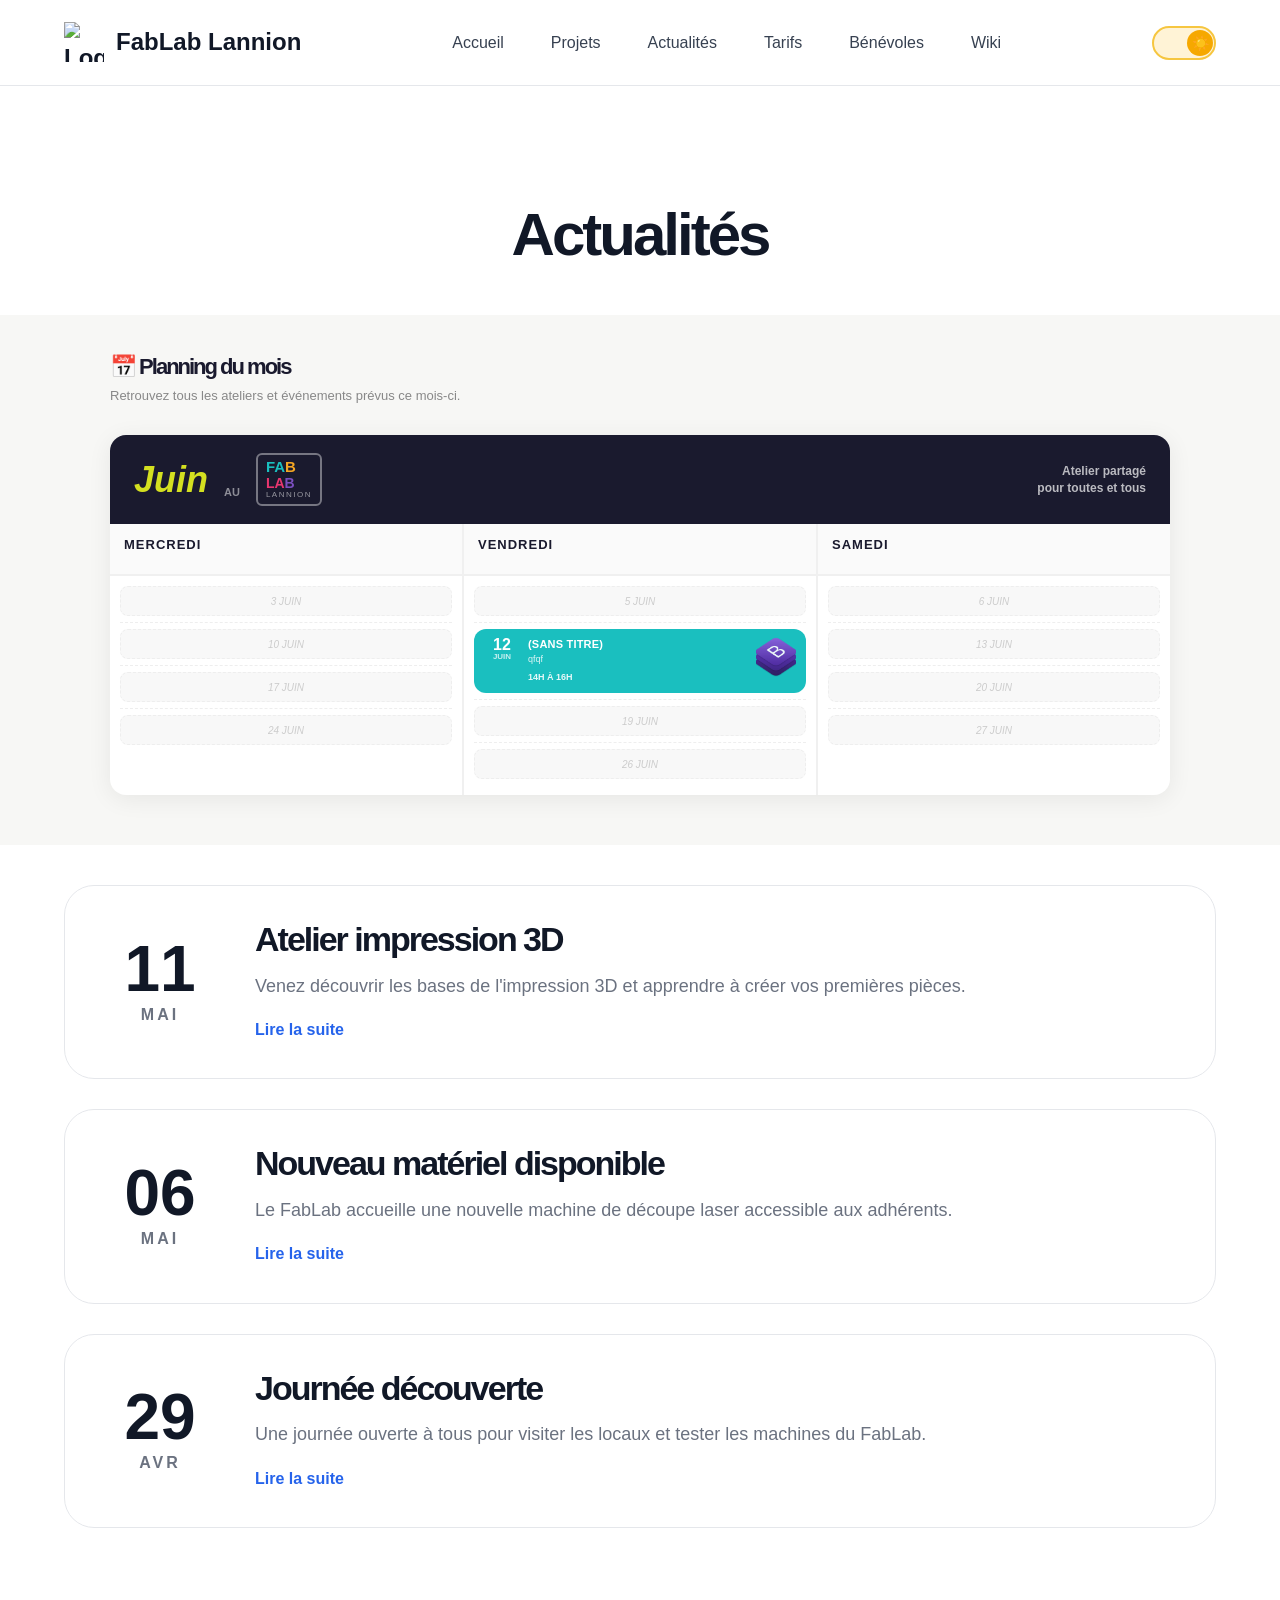
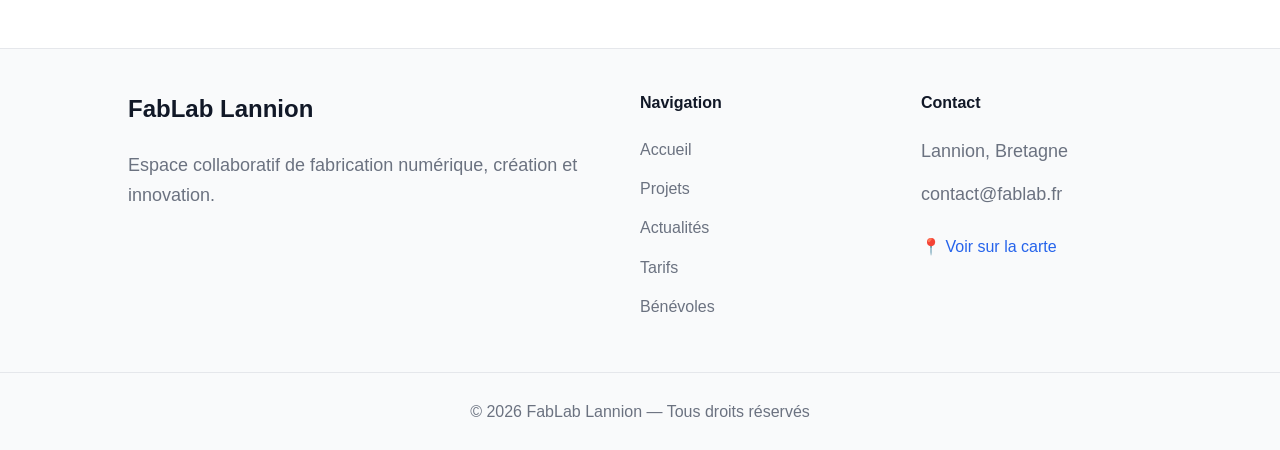
==== commit e4253890: "Final planing" ====
--- a/actualités.html
+++ b/actualités.html
@@ -1,130 +1,227 @@
 <!DOCTYPE html>
 <html lang="fr">
 <head>
-  <meta charset="UTF-8">
-  <meta name="viewport" content="width=device-width, initial-scale=1.0">
-  <title>Actualités - FabLab Lannion</title>
-  <link rel="icon" href="https://fablablannion.github.io/images/logo.png">
-  <link rel="stylesheet" href="style.css">
-  <script src="navbar.js" defer></script>
+<meta charset="UTF-8">
+<meta name="viewport" content="width=device-width, initial-scale=1.0">
+<title>Actualités - FabLab Lannion</title>
+<link rel="icon" href="https://fablablannion.github.io/images/logo.png">
+<link rel="stylesheet" href="style.css">
+<script src="navbar.js" defer></script>
+
 </head>
-
 <body>
 
-  <!-- NAVBAR -->
-  <nav-bar></nav-bar>
-
-  <!-- =========================
-       ACTUALITÉS
-  ========================== -->
-
-  <section class="actualites-top">
-
-    <div class="container">
-      <h1>Actualités</h1>
+<!-- NAVBAR -->
+<nav-bar></nav-bar>
+
+<!-- =========================
+     ACTUALITÉS
+========================== -->
+<section class="actualites-top">
+  <div class="container">
+    <h1>Actualités</h1>
+  </div>
+</section>
+
+<!-- =========================
+     PLANNING DU MOIS
+========================== -->
+<section class="planning-mensuel-section">
+  <div class="container">
+    <h2>📅 Planning du mois</h2>
+    <p class="planning-sous-titre">Retrouvez tous les ateliers et événements prévus ce mois-ci.</p>
+    <div id="planningMensuel">
+      <div class="planning-loading">Chargement du planning…</div>
     </div>
-
-  </section>
-
-  <!-- =========================
-       ARTICLES
-  ========================== -->
-
-  <section class="blog-section">
-
-    <div class="container">
-
-      <div class="blog-posts">
-
-        <!-- ARTICLE -->
-
-        <article class="blog-post">
-
-          <div class="blog-date-box">
-            <span class="day">11</span>
-            <span class="month">MAI</span>
+  </div>
+</section>
+
+<!-- =========================
+     ARTICLES
+========================== -->
+<section class="blog-section">
+  <div class="container">
+    <div class="blog-posts">
+
+      <article class="blog-post">
+        <div class="blog-date-box">
+          <span class="day">11</span>
+          <span class="month">MAI</span>
+        </div>
+        <div class="blog-content">
+          <h2>Atelier impression 3D</h2>
+          <p>Venez découvrir les bases de l'impression 3D et apprendre à créer vos premières pièces.</p>
+          <a href="#">Lire la suite</a>
+        </div>
+      </article>
+
+      <article class="blog-post">
+        <div class="blog-date-box">
+          <span class="day">06</span>
+          <span class="month">MAI</span>
+        </div>
+        <div class="blog-content">
+          <h2>Nouveau matériel disponible</h2>
+          <p>Le FabLab accueille une nouvelle machine de découpe laser accessible aux adhérents.</p>
+          <a href="#">Lire la suite</a>
+        </div>
+      </article>
+
+      <article class="blog-post">
+        <div class="blog-date-box">
+          <span class="day">29</span>
+          <span class="month">AVR</span>
+        </div>
+        <div class="blog-content">
+          <h2>Journée découverte</h2>
+          <p>Une journée ouverte à tous pour visiter les locaux et tester les machines du FabLab.</p>
+          <a href="#">Lire la suite</a>
+        </div>
+      </article>
+
+    </div>
+  </div>
+</section>
+
+<!-- FOOTER -->
+<div id="footer"></div>
+<script>
+fetch("Footer.html").then(r=>r.text()).then(d=>{ document.getElementById("footer").innerHTML=d; });
+</script>
+
+<!-- ── Planning mensuel complet ── -->
+<script>
+(function(){
+  const COLORS = {
+    teal:'#1ABFBF', orange:'#F5A623', pink:'#E8366F',
+    violet:'#7B4FBF', green:'#3DA35D', navy:'#1a4f8a'
+  };
+  const DAY_NAMES = ['Dimanche','Lundi','Mardi','Mercredi','Jeudi','Vendredi','Samedi'];
+  const MONTHS_SHORT = ['JANV','FÉVR','MARS','AVRI','MAI','JUIN','JUIL','AOÛT','SEPT','OCT','NOV','DÉC'];
+  const MONTHS_MAP = {
+    'Janvier':0,'Février':1,'Mars':2,'Avril':3,'Mai':4,'Juin':5,
+    'Juillet':6,'Août':7,'Septembre':8,'Octobre':9,'Novembre':10,'Décembre':11
+  };
+
+  function mondayKey(year, month, d) {
+    const dow = new Date(year, month, d).getDay();
+    const monday = new Date(year, month, d - ((dow + 6) % 7));
+    return monday.toISOString().slice(0, 10);
+  }
+
+  function getMonthWeeks(year, month, columns) {
+    const daysInMonth = new Date(year, month + 1, 0).getDate();
+    const weekKeySet = new Set();
+    for (let d = 1; d <= daysInMonth; d++) {
+      const dow = new Date(year, month, d).getDay();
+      if (columns.includes(DAY_NAMES[dow])) weekKeySet.add(mondayKey(year, month, d));
+    }
+    const weeks = [...weekKeySet].sort().map(key => {
+      const slots = {}; columns.forEach(c => slots[c] = null); return { key, slots };
+    });
+    for (let d = 1; d <= daysInMonth; d++) {
+      const dow = new Date(year, month, d).getDay();
+      const col = DAY_NAMES[dow];
+      if (!columns.includes(col)) continue;
+      const wk = weeks.find(w => w.key === mondayKey(year, month, d));
+      if (wk) wk.slots[col] = d;
+    }
+    return weeks;
+  }
+
+  function renderEvCard(ev, monthShort) {
+    const color = COLORS[ev.color] || '#1ABFBF';
+    const timeStr = ev.timeStart && ev.timeEnd ? `${ev.timeStart} À ${ev.timeEnd}`
+                  : ev.timeStart || ev.timeEnd || '';
+    const imgHTML = ev.image ? `<img class="planning-ev-img" src="${ev.image}" alt="">` : '';
+    return `
+      <div class="planning-ev-card" style="background:${color}">
+        <div class="planning-ev-date">
+          <span class="num">${ev.day}</span>
+          <span class="mois">${monthShort}</span>
+        </div>
+        <div class="planning-ev-body">
+          <div class="planning-ev-titre">${ev.emoji ? ev.emoji+' ' : ''}${ev.title}</div>
+          ${ev.desc ? `<div class="planning-ev-desc">${ev.desc}</div>` : ''}
+          ${timeStr ? `<div class="planning-ev-time">${timeStr}</div>` : ''}
+        </div>
+        ${imgHTML}
+      </div>`;
+  }
+
+  fetch('planning-data.json')
+    .then(r => { if(!r.ok) throw new Error('not found'); return r.json(); })
+    .then(data => {
+      const container = document.getElementById('planningMensuel');
+      container.innerHTML = '';
+
+      const [monthStr, yearStr] = data.month.split(' ');
+      const planMonth = MONTHS_MAP[monthStr];
+      const planYear  = parseInt(yearStr);
+      const monthShort = MONTHS_SHORT[planMonth];
+      const columns   = data.columns || [];
+      const events    = data.events  || [];
+
+      if (columns.length === 0) {
+        container.innerHTML = '<div class="planning-loading">Aucune colonne dans le planning.</div>';
+        return;
+      }
+
+      const weeks = getMonthWeeks(planYear, planMonth, columns);
+
+      // Header card
+      const card = document.createElement('div');
+      card.className = 'planning-card-site';
+
+      let headerHTML = `
+        <div class="planning-card-header">
+          <div class="planning-card-mois">${monthStr}</div>
+          <div style="font-size:11px;color:rgba(255,255,255,.5);font-weight:600;align-self:flex-end;padding-bottom:4px;">AU</div>
+          <div class="planning-card-logo">
+            <div class="l1"><span class="fa">FA</span><span class="b">B</span></div>
+            <div class="l2"><span class="la">LA</span><span class="b2">B</span></div>
+            <div class="l3">Lannion</div>
           </div>
-
-          <div class="blog-content">
-
-            <h2>Atelier impression 3D</h2>
-
-            <p>
-              Venez découvrir les bases de l'impression 3D et apprendre
-              à créer vos premières pièces.
-            </p>
-
-            <a href="#">Lire la suite</a>
-
+          <div style="margin-left:auto;font-size:12px;color:rgba(255,255,255,.7);font-weight:700;text-align:right;line-height:1.4;">
+            Atelier partagé<br>pour toutes et tous
           </div>
-
-        </article>
-
-        <!-- ARTICLE -->
-
-        <article class="blog-post">
-
-          <div class="blog-date-box">
-            <span class="day">06</span>
-            <span class="month">MAI</span>
-          </div>
-
-          <div class="blog-content">
-
-            <h2>Nouveau matériel disponible</h2>
-
-            <p>
-              Le FabLab accueille une nouvelle machine de découpe laser
-              accessible aux adhérents.
-            </p>
-
-            <a href="#">Lire la suite</a>
-
-          </div>
-
-        </article>
-
-        <!-- ARTICLE -->
-
-        <article class="blog-post">
-
-          <div class="blog-date-box">
-            <span class="day">29</span>
-            <span class="month">AVR</span>
-          </div>
-
-          <div class="blog-content">
-
-            <h2>Journée découverte</h2>
-
-            <p>
-              Une journée ouverte à tous pour visiter les locaux
-              et tester les machines du FabLab.
-            </p>
-
-            <a href="#">Lire la suite</a>
-
-          </div>
-
-        </article>
-
-      </div>
-
-    </div>
-
-  </section>
-
-  <!-- FOOTER -->
-
-  <div id="footer"></div>
-
-  <script>
-    fetch("Footer.html")
-      .then(response => response.text())
-      .then(data => {
-        document.getElementById("footer").innerHTML = data;
+        </div>`;
+
+      let colsHTML = '<div class="planning-cols">';
+      columns.forEach(col => {
+        let bodyHTML = '';
+        weeks.forEach(week => {
+          const dayNum = week.slots[col];
+          bodyHTML += '<div class="planning-week-row">';
+          if (dayNum === null) {
+            bodyHTML += '<div class="planning-week-empty">—</div>';
+          } else {
+            const ev = events.find(e => e.col === col && e.day === dayNum);
+            if (ev) {
+              bodyHTML += renderEvCard(ev, monthShort);
+            } else {
+              bodyHTML += `<div class="planning-week-empty">${dayNum} ${monthShort}</div>`;
+            }
+          }
+          bodyHTML += '</div>';
+        });
+        colsHTML += `
+          <div class="planning-col-site">
+            <div class="planning-col-head"><h3>${col}</h3></div>
+            <div class="planning-col-body">${bodyHTML}</div>
+          </div>`;
       });
-  </script>
+      colsHTML += '</div>';
+
+      card.innerHTML = headerHTML + colsHTML;
+      container.appendChild(card);
+    })
+    .catch(() => {
+      document.getElementById('planningMensuel').innerHTML =
+        '<div class="planning-loading">Planning non disponible. Revenez bientôt !</div>';
+    });
+})();
+</script>
 
 </body>
 </html>
--- a/style.css
+++ b/style.css
@@ -609,6 +609,203 @@
 .nav-theme-label { font-size:17px; font-weight:500; color:var(--text-2); }
 
 /* =========================================================
+   planning mensuel
+========================================================= */
+
+.planning-mensuel-section {
+  padding: 40px 0 50px;
+  background: #f7f7f5;
+}
+.planning-mensuel-section .container {
+  max-width: 1100px;
+  margin: 0 auto;
+  padding: 0 20px;
+}
+.planning-mensuel-section h2 {
+  font-size: 22px;
+  font-weight: 800;
+  color: #1a1a2e;
+  margin-bottom: 6px;
+}
+.planning-mensuel-section .planning-sous-titre {
+  font-size: 13px;
+  color: #888;
+  margin-bottom: 28px;
+}
+
+/* Carte planning */
+.planning-card-site {
+  background: #fff;
+  border-radius: 16px;
+  overflow: hidden;
+  box-shadow: 0 4px 24px rgba(0,0,0,.07);
+}
+.planning-card-header {
+  background: #1a1a2e;
+  color: #fff;
+  padding: 18px 24px;
+  display: flex;
+  align-items: center;
+  gap: 16px;
+}
+.planning-card-mois {
+  font-size: 36px;
+  font-weight: 900;
+  color: #D4E020;
+  font-style: italic;
+  line-height: 1;
+}
+.planning-card-logo {
+  display: flex;
+  flex-direction: column;
+  line-height: 1.1;
+  border: 2px solid rgba(255,255,255,.4);
+  padding: 4px 8px;
+  border-radius: 6px;
+}
+.planning-card-logo .l1 { font-size: 15px; font-weight: 900; }
+.planning-card-logo .l1 .fa { color: #1ABFBF; }
+.planning-card-logo .l1 .b  { color: #F5A623; }
+.planning-card-logo .l2 { font-size: 14px; font-weight: 900; }
+.planning-card-logo .l2 .la { color: #E8366F; }
+.planning-card-logo .l2 .b2 { color: #7B4FBF; }
+.planning-card-logo .l3 { font-size: 8px; letter-spacing: 1.5px; color: rgba(255,255,255,.55); text-transform: uppercase; }
+
+/* Colonnes */
+.planning-cols {
+  display: flex;
+}
+.planning-col-site {
+  flex: 1;
+  border-right: 2px solid #f0f0f0;
+  min-width: 0;
+}
+.planning-col-site:last-child { border-right: none; }
+.planning-col-head {
+  padding: 10px 14px 8px;
+  border-bottom: 2px solid #f0f0f0;
+  background: #fafafa;
+}
+.planning-col-head h3 {
+  font-size: 13px;
+  font-weight: 900;
+  text-transform: uppercase;
+  letter-spacing: 1px;
+  color: #1a1a2e;
+}
+.planning-col-body {
+  padding: 10px;
+  display: flex;
+  flex-direction: column;
+  gap: 0;
+}
+.planning-week-row {
+  display: flex;
+  flex-direction: column;
+  border-bottom: 1px dashed #eee;
+  padding-bottom: 6px;
+  margin-bottom: 6px;
+}
+.planning-week-row:last-child { border-bottom: none; margin-bottom: 0; }
+.planning-week-empty {
+  min-height: 30px;
+  border-radius: 8px;
+  background: #f8f8f8;
+  border: 1.5px dashed #eee;
+  display: flex;
+  align-items: center;
+  justify-content: center;
+  color: #ccc;
+  font-size: 10px;
+  font-style: italic;
+}
+.planning-ev-card {
+  border-radius: 12px;
+  padding: 8px 10px;
+  display: flex;
+  gap: 8px;
+  align-items: flex-start;
+}
+.planning-ev-date {
+  flex-shrink: 0;
+  width: 36px;
+  text-align: center;
+  line-height: 1;
+}
+.planning-ev-date .num  { font-size: 16px; font-weight: 900; color: #fff; display: block; }
+.planning-ev-date .mois { font-size: 8px;  font-weight: 700; text-transform: uppercase; color: rgba(255,255,255,.75); display: block; }
+.planning-ev-body { flex: 1; min-width: 0; }
+.planning-ev-titre { font-size: 11px; font-weight: 800; text-transform: uppercase; color: #fff; letter-spacing: .2px; line-height: 1.3; margin-bottom: 2px; }
+.planning-ev-desc  { font-size: 9px; color: rgba(255,255,255,.85); line-height: 1.4; }
+.planning-ev-time  { font-size: 9px; font-weight: 700; color: rgba(255,255,255,.9); margin-top: 4px; text-transform: uppercase; }
+.planning-ev-img   { width: 40px; height: 40px; border-radius: 7px; object-fit: cover; flex-shrink: 0; opacity: .92; }
+
+/* Loader / erreur */
+.planning-loading {
+  text-align: center;
+  padding: 40px;
+  color: #aaa;
+  font-size: 14px;
+}
+
+/* =========================================================
+   planning semaine
+========================================================= */
+
+.semaine-section {
+  margin-top: 28px;
+  padding-top: 20px;
+  border-top: 1.5px solid rgba(255,255,255,0.15);
+}
+.semaine-section h3 {
+  font-size: 13px;
+  font-weight: 700;
+  text-transform: uppercase;
+  letter-spacing: 1px;
+  margin-bottom: 12px;
+  opacity: 0.85;
+}
+.semaine-events {
+  display: flex;
+  flex-direction: column;
+  gap: 8px;
+}
+.semaine-event-card {
+  border-radius: 10px;
+  padding: 9px 12px;
+  display: flex;
+  align-items: center;
+  gap: 12px;
+}
+.semaine-event-date {
+  flex-shrink: 0;
+  text-align: center;
+  line-height: 1.1;
+  min-width: 36px;
+}
+.semaine-event-date .num { font-size: 20px; font-weight: 900; color: #fff; display: block; }
+.semaine-event-date .jour { font-size: 9px; font-weight: 700; text-transform: uppercase; color: rgba(255,255,255,.75); display: block; }
+.semaine-event-body { flex: 1; min-width: 0; }
+.semaine-event-titre { font-size: 12px; font-weight: 800; text-transform: uppercase; color: #fff; letter-spacing: .3px; line-height: 1.3; }
+.semaine-event-horaire { font-size: 10px; color: rgba(255,255,255,.8); margin-top: 2px; font-weight: 600; }
+.semaine-vide {
+  font-size: 12px;
+  color: rgba(255,255,255,0.45);
+  font-style: italic;
+  padding: 4px 0;
+}
+.semaine-lien {
+  display: inline-block;
+  margin-top: 12px;
+  font-size: 11px;
+  color: rgba(255,255,255,0.6);
+  text-decoration: none;
+  border-bottom: 1px solid rgba(255,255,255,0.25);
+  transition: color .15s;
+}
+.semaine-lien:hover { color: #fff; }
+
+/* =========================================================
    RESPONSIVE
 ========================================================= */
 
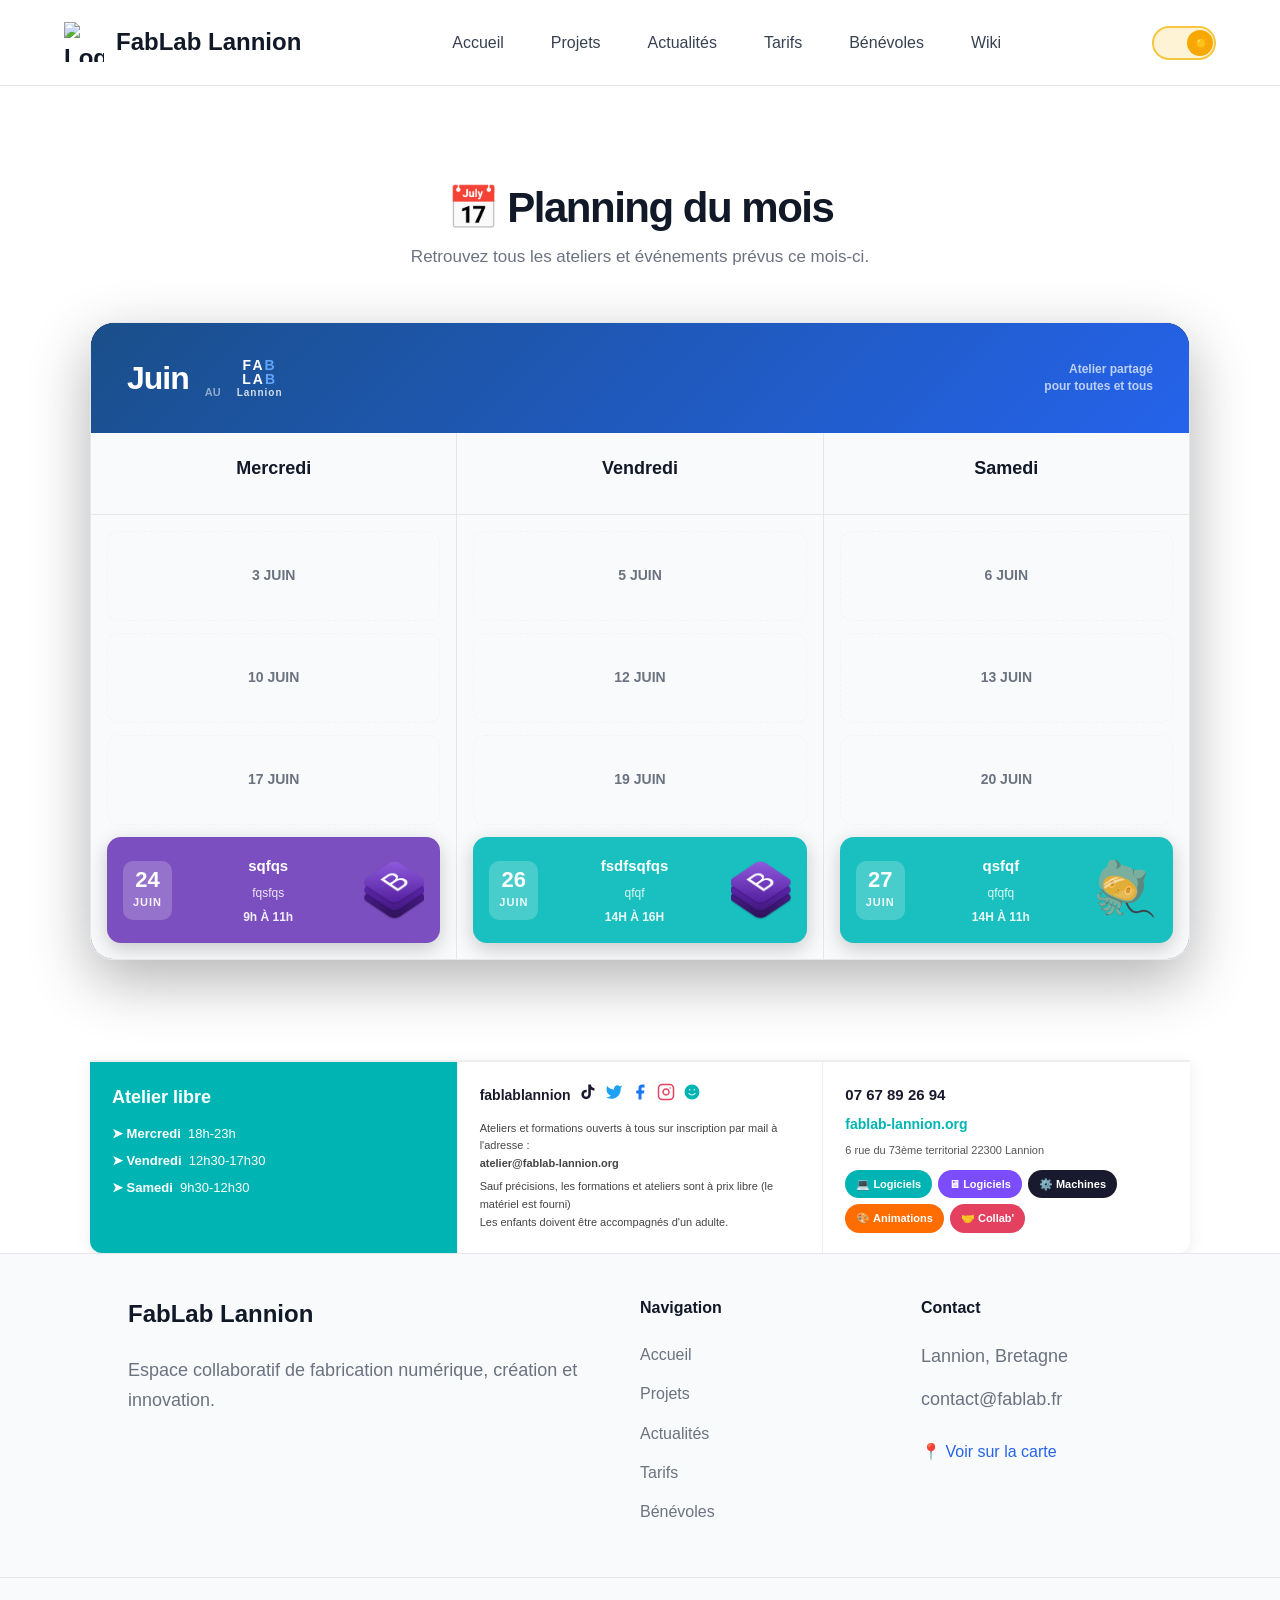
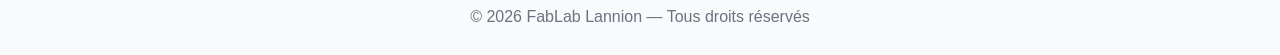
==== commit 9f39a14e: "planning repaired" ====
--- a/actualités.html
+++ b/actualités.html
@@ -13,15 +13,6 @@
 
 <!-- NAVBAR -->
 <nav-bar></nav-bar>
-
-<!-- =========================
-     ACTUALITÉS
-========================== -->
-<section class="actualites-top">
-  <div class="container">
-    <h1>Actualités</h1>
-  </div>
-</section>
 
 <!-- =========================
      PLANNING DU MOIS
@@ -36,52 +27,63 @@
   </div>
 </section>
 
-<!-- =========================
-     ARTICLES
-========================== -->
-<section class="blog-section">
-  <div class="container">
-    <div class="blog-posts">
-
-      <article class="blog-post">
-        <div class="blog-date-box">
-          <span class="day">11</span>
-          <span class="month">MAI</span>
-        </div>
-        <div class="blog-content">
-          <h2>Atelier impression 3D</h2>
-          <p>Venez découvrir les bases de l'impression 3D et apprendre à créer vos premières pièces.</p>
-          <a href="#">Lire la suite</a>
-        </div>
-      </article>
-
-      <article class="blog-post">
-        <div class="blog-date-box">
-          <span class="day">06</span>
-          <span class="month">MAI</span>
-        </div>
-        <div class="blog-content">
-          <h2>Nouveau matériel disponible</h2>
-          <p>Le FabLab accueille une nouvelle machine de découpe laser accessible aux adhérents.</p>
-          <a href="#">Lire la suite</a>
-        </div>
-      </article>
-
-      <article class="blog-post">
-        <div class="blog-date-box">
-          <span class="day">29</span>
-          <span class="month">AVR</span>
-        </div>
-        <div class="blog-content">
-          <h2>Journée découverte</h2>
-          <p>Une journée ouverte à tous pour visiter les locaux et tester les machines du FabLab.</p>
-          <a href="#">Lire la suite</a>
-        </div>
-      </article>
-
+<!-- ── Footer planning ── -->
+<div style="display:grid;grid-template-columns:1fr 1fr 1fr;border-top:2px solid #eee;max-width:1100px;margin:0 auto;border-radius:0 0 12px 12px;overflow:hidden;box-shadow:0 4px 16px rgba(0,0,0,0.08);">
+
+  <!-- Atelier libre -->
+  <div style="background:#00B4B4;padding:20px 22px;">
+    <div style="font-size:18px;font-weight:900;color:#fff;margin-bottom:10px;">Atelier libre</div>
+    <div style="color:#fff;font-size:13px;margin-bottom:5px;"><strong>➤ Mercredi</strong> &nbsp;18h-23h</div>
+    <div style="color:#fff;font-size:13px;margin-bottom:5px;"><strong>➤ Vendredi</strong> &nbsp;12h30-17h30</div>
+    <div style="color:#fff;font-size:13px;"><strong>➤ Samedi</strong> &nbsp;9h30-12h30</div>
+  </div>
+
+  <!-- Réseaux & infos -->
+  <div style="background:#fff;padding:20px 22px;border-left:1px solid #eee;border-right:1px solid #eee;">
+    <div style="display:flex;align-items:center;gap:8px;margin-bottom:10px;flex-wrap:wrap;">
+      <span style="font-weight:800;font-size:14px;color:#1a1a2e;">fablablannion</span>
+      <a href__="https://www.tiktok.com/@fablablannion" target="_blank" style="color:#1a1a2e;">
+        <svg width="18" height="18" viewBox="0 0 24 24" fill="currentColor"><path d="M19.59 6.69a4.83 4.83 0 0 1-3.77-4.25V2h-3.45v13.67a2.89 2.89 0 0 1-2.88 2.5 2.89 2.89 0 0 1-2.89-2.89 2.89 2.89 0 0 1 2.89-2.89c.28 0 .54.04.79.1V9.01a6.32 6.32 0 0 0-.79-.05 6.34 6.34 0 0 0-6.34 6.34 6.34 6.34 0 0 0 6.34 6.34 6.34 6.34 0 0 0 6.33-6.34V8.69a8.18 8.18 0 0 0 4.78 1.52V6.75a4.85 4.85 0 0 1-1.01-.06z"/></svg>
+      </a>
+      <a href__="https://twitter.com/fablablannion" target="_blank" style="color:#1DA1F2;">
+        <svg width="18" height="18" viewBox="0 0 24 24" fill="currentColor"><path d="M23 3a10.9 10.9 0 0 1-3.14 1.53 4.48 4.48 0 0 0-7.86 3v1A10.66 10.66 0 0 1 3 4s-4 9 5 13a11.64 11.64 0 0 1-7 2c9 5 20 0 20-11.5a4.5 4.5 0 0 0-.08-.83A7.72 7.72 0 0 0 23 3z"/></svg>
+      </a>
+      <a href__="https://www.facebook.com/fablablannion" target="_blank" style="color:#1877F2;">
+        <svg width="18" height="18" viewBox="0 0 24 24" fill="currentColor"><path d="M18 2h-3a5 5 0 0 0-5 5v3H7v4h3v8h4v-8h3l1-4h-4V7a1 1 0 0 1 1-1h3z"/></svg>
+      </a>
+      <a href__="https://www.instagram.com/fablablannion" target="_blank" style="color:#E4405F;">
+        <svg width="18" height="18" viewBox="0 0 24 24" fill="none" stroke="currentColor" stroke-width="2" stroke-linecap="round" stroke-linejoin="round"><rect x="2" y="2" width="20" height="20" rx="5" ry="5"/><path d="M16 11.37A4 4 0 1 1 12.63 8 4 4 0 0 1 16 11.37z"/><line x1="17.5" y1="6.5" x2="17.51" y2="6.5"/></svg>
+      </a>
+      <a href__="https://www.helloasso.com/associations/ker-nel-fablab-lannion" target="_blank" style="color:#00B4B4;">
+        <svg width="18" height="18" viewBox="0 0 24 24" fill="currentColor"><circle cx="12" cy="12" r="10"/><path d="M8 14s1.5 2 4 2 4-2 4-2" fill="none" stroke="#fff" stroke-width="1.5" stroke-linecap="round"/><line x1="9" y1="9" x2="9.01" y2="9" stroke="#fff" stroke-width="2" stroke-linecap="round"/><line x1="15" y1="9" x2="15.01" y2="9" stroke="#fff" stroke-width="2" stroke-linecap="round"/></svg>
+      </a>
     </div>
-  </div>
-</section>
+    <p style="font-size:11px;color:#444;line-height:1.6;margin-bottom:6px;">
+      Ateliers et formations ouverts à tous sur inscription par mail à l'adresse :<br>
+      <strong>atelier@fablab-lannion.org</strong>
+    </p>
+    <p style="font-size:11px;color:#444;line-height:1.6;">
+      Sauf précisions, les formations et ateliers sont à prix libre (le matériel est fourni)<br>
+      Les enfants doivent être accompagnés d'un adulte.
+    </p>
+  </div>
+
+  <!-- Contact + badges -->
+  <div style="background:#fff;padding:20px 22px;">
+    <div style="font-size:15px;font-weight:800;color:#1a1a2e;margin-bottom:2px;">07 67 89 26 94</div>
+    <a href__="https://fablab-lannion.org" target="_blank" style="font-size:14px;font-weight:800;color:#00B4B4;text-decoration:none;">fablab-lannion.org</a>
+    <div style="font-size:11px;color:#555;margin-top:4px;">6 rue du 73ème territorial 22300 Lannion</div>
+    <div style="display:flex;gap:6px;flex-wrap:wrap;margin-top:10px;">
+      <span style="background:#00B4B4;color:#fff;border-radius:999px;padding:5px 11px;font-size:11px;font-weight:700;">💻 Logiciels</span>
+      <span style="background:#7C4DFF;color:#fff;border-radius:999px;padding:5px 11px;font-size:11px;font-weight:700;">🖥 Logiciels</span>
+      <span style="background:#1a1a2e;color:#fff;border-radius:999px;padding:5px 11px;font-size:11px;font-weight:700;">⚙️ Machines</span>
+      <span style="background:#FF6D00;color:#fff;border-radius:999px;padding:5px 11px;font-size:11px;font-weight:700;">🎨 Animations</span>
+      <span style="background:#E4405F;color:#fff;border-radius:999px;padding:5px 11px;font-size:11px;font-weight:700;">🤝 Collab'</span>
+    </div>
+  </div>
+
+</div>
+<!-- ── Fin planning ── -->
 
 <!-- FOOTER -->
 <div id="footer"></div>
--- a/style.css
+++ b/style.css
@@ -609,201 +609,327 @@
 .nav-theme-label { font-size:17px; font-weight:500; color:var(--text-2); }
 
 /* =========================================================
-   planning mensuel
-========================================================= */
-
+   PLANNING — SECTION "CETTE SEMAINE"
+========================================================= */
+.semaine-section-block {
+  padding: 100px 0;
+  text-align: center;
+  background: var(--bg-alt);
+}
+
+.semaine-section-block h2 {
+  font-size: 42px;
+  font-weight: 800;
+  letter-spacing: -1.5px;
+  color: var(--heading);
+  margin-bottom: 12px;
+  display: inline-flex;
+  align-items: center;
+  gap: 12px;
+}
+
+.semaine-section-block .planning-sous-titre {
+  color: var(--text-3);
+  font-size: 17px;
+  margin-bottom: 50px;
+}
+
+.semaine-section-block .semaine-events {
+  display: flex;
+  flex-wrap: wrap;
+  gap: 24px;
+  justify-content: center;
+  margin-bottom: 40px;
+}
+
+/* Carte événement (semaine) */
+.semaine-event-card {
+  display: flex;
+  align-items: center;
+  gap: 18px;
+  padding: 24px 28px;
+  border-radius: 18px;
+  min-width: 260px;
+  max-width: 320px;
+  color: #fff;
+  box-shadow: 0 10px 30px rgba(0,0,0,0.25);
+  transition: transform 0.3s ease, box-shadow 0.3s ease;
+  text-align: left;
+}
+.semaine-event-card:hover {
+  transform: translateY(-6px);
+  box-shadow: 0 18px 40px rgba(0,0,0,0.35);
+}
+
+.semaine-event-date {
+  display: flex;
+  flex-direction: column;
+  align-items: center;
+  justify-content: center;
+  min-width: 56px;
+  padding: 10px 14px;
+  background: rgba(255,255,255,0.18);
+  border-radius: 12px;
+  backdrop-filter: blur(6px);
+}
+.semaine-event-date .num {
+  font-size: 28px;
+  font-weight: 800;
+  line-height: 1;
+}
+.semaine-event-date .jour {
+  font-size: 13px;
+  font-weight: 600;
+  text-transform: uppercase;
+  letter-spacing: 1px;
+  margin-top: 4px;
+  opacity: 0.9;
+}
+
+.semaine-event-body {
+  flex: 1;
+}
+.semaine-event-titre {
+  font-size: 18px;
+  font-weight: 700;
+  margin-bottom: 6px;
+  color: #fff;
+}
+.semaine-event-horaire {
+  font-size: 14px;
+  font-weight: 500;
+  opacity: 0.92;
+  display: inline-flex;
+  align-items: center;
+  gap: 6px;
+}
+
+.semaine-section-block .semaine-vide {
+  width: 100%;
+  text-align: center;
+  color: var(--text-muted);
+  padding: 40px;
+  font-style: italic;
+  font-size: 16px;
+}
+
+.semaine-section-block .semaine-lien {
+  display: inline-block;
+  color: var(--link);
+  text-decoration: none;
+  font-weight: 600;
+  font-size: 16px;
+  padding: 12px 28px;
+  border: 1px solid var(--link);
+  border-radius: 999px;
+  transition: all 0.3s ease;
+}
+.semaine-section-block .semaine-lien:hover {
+  background: var(--link);
+  color: #fff;
+  transform: translateY(-2px);
+}
+
+
+/* =========================================================
+   PLANNING — SECTION "PLANNING DU MOIS"
+========================================================= */
 .planning-mensuel-section {
-  padding: 40px 0 50px;
-  background: #f7f7f5;
-}
-.planning-mensuel-section .container {
+  padding: 100px 0;
+  background: var(--bg);
+  text-align: center;
+}
+.planning-mensuel-section h2 {
+  font-size: 42px;
+  font-weight: 800;
+  letter-spacing: -1.5px;
+  color: var(--heading);
+  margin-bottom: 12px;
+  display: inline-flex;
+  align-items: center;
+  gap: 12px;
+}
+.planning-mensuel-section .planning-sous-titre {
+  color: var(--text-3);
+  font-size: 17px;
+  margin-bottom: 50px;
+}
+
+/* Carte principale du planning */
+.planning-card-site {
   max-width: 1100px;
   margin: 0 auto;
-  padding: 0 20px;
-}
-.planning-mensuel-section h2 {
+  border-radius: 24px;
+  overflow: hidden;
+  background: linear-gradient(135deg, #0b1120 0%, #111827 100%);
+  border: 1px solid var(--border);
+  box-shadow: 0 20px 60px rgba(0,0,0,0.3);
+}
+
+/* En-tête de la carte */
+.planning-card-header {
+  display: flex;
+  align-items: center;
+  gap: 16px;
+  padding: 28px 36px;
+  background: linear-gradient(135deg, #1a4f8a 0%, #2563eb 100%);
+  color: #fff;
+}
+.planning-card-mois {
+  font-size: 32px;
+  font-weight: 800;
+  letter-spacing: -1px;
+}
+.planning-card-logo {
+  display: flex;
+  flex-direction: column;
+  align-items: center;
+  line-height: 1;
+}
+.planning-card-logo .l1,
+.planning-card-logo .l2 {
+  font-size: 14px;
+  font-weight: 800;
+  letter-spacing: 2px;
+}
+.planning-card-logo .l1 .b,
+.planning-card-logo .l2 .b2 { color: #60a5fa; }
+.planning-card-logo .l3 {
+  font-size: 10px;
+  font-weight: 600;
+  letter-spacing: 1px;
+  opacity: 0.8;
+  margin-top: 2px;
+}
+
+/* Colonnes */
+.planning-cols {
+  display: flex;
+  gap: 1px;
+  background: var(--border);
+}
+.planning-col-site {
+  flex: 1;
+  background: var(--bg-alt);
+  display: flex;
+  flex-direction: column;
+}
+.planning-col-head {
+  padding: 20px 16px;
+  background: rgba(255,255,255,0.04);
+  border-bottom: 1px solid var(--border);
+}
+.planning-col-head h3 {
+  font-size: 18px;
+  font-weight: 700;
+  color: var(--heading);
+  text-align: center;
+}
+.planning-col-body {
+  display: flex;
+  flex-direction: column;
+  gap: 12px;
+  padding: 16px;
+}
+.planning-week-row {
+  min-height: 90px;
+  display: flex;
+  align-items: stretch;
+}
+.planning-week-empty {
+  width: 100%;
+  display: flex;
+  align-items: center;
+  justify-content: center;
+  padding: 16px;
+  border-radius: 12px;
+  background: rgba(255,255,255,0.02);
+  border: 1px dashed var(--border-2);
+  color: var(--text-muted);
+  font-size: 14px;
+  font-weight: 600;
+}
+
+/* Carte événement (mois) */
+.planning-ev-card {
+  width: 100%;
+  display: flex;
+  align-items: center;
+  gap: 14px;
+  padding: 16px;
+  border-radius: 14px;
+  color: #fff;
+  box-shadow: 0 6px 20px rgba(0,0,0,0.2);
+  transition: transform 0.3s ease;
+  overflow: hidden;
+}
+.planning-ev-card:hover {
+  transform: scale(1.03);
+}
+.planning-ev-date {
+  display: flex;
+  flex-direction: column;
+  align-items: center;
+  justify-content: center;
+  min-width: 48px;
+  padding: 8px 10px;
+  background: rgba(255,255,255,0.2);
+  border-radius: 10px;
+  flex-shrink: 0;
+}
+.planning-ev-date .num {
   font-size: 22px;
   font-weight: 800;
-  color: #1a1a2e;
-  margin-bottom: 6px;
-}
-.planning-mensuel-section .planning-sous-titre {
-  font-size: 13px;
-  color: #888;
-  margin-bottom: 28px;
-}
-
-/* Carte planning */
-.planning-card-site {
-  background: #fff;
-  border-radius: 16px;
-  overflow: hidden;
-  box-shadow: 0 4px 24px rgba(0,0,0,.07);
-}
-.planning-card-header {
-  background: #1a1a2e;
-  color: #fff;
-  padding: 18px 24px;
-  display: flex;
-  align-items: center;
-  gap: 16px;
-}
-.planning-card-mois {
-  font-size: 36px;
-  font-weight: 900;
-  color: #D4E020;
-  font-style: italic;
   line-height: 1;
 }
-.planning-card-logo {
-  display: flex;
-  flex-direction: column;
-  line-height: 1.1;
-  border: 2px solid rgba(255,255,255,.4);
-  padding: 4px 8px;
-  border-radius: 6px;
-}
-.planning-card-logo .l1 { font-size: 15px; font-weight: 900; }
-.planning-card-logo .l1 .fa { color: #1ABFBF; }
-.planning-card-logo .l1 .b  { color: #F5A623; }
-.planning-card-logo .l2 { font-size: 14px; font-weight: 900; }
-.planning-card-logo .l2 .la { color: #E8366F; }
-.planning-card-logo .l2 .b2 { color: #7B4FBF; }
-.planning-card-logo .l3 { font-size: 8px; letter-spacing: 1.5px; color: rgba(255,255,255,.55); text-transform: uppercase; }
-
-/* Colonnes */
-.planning-cols {
-  display: flex;
-}
-.planning-col-site {
-  flex: 1;
-  border-right: 2px solid #f0f0f0;
-  min-width: 0;
-}
-.planning-col-site:last-child { border-right: none; }
-.planning-col-head {
-  padding: 10px 14px 8px;
-  border-bottom: 2px solid #f0f0f0;
-  background: #fafafa;
-}
-.planning-col-head h3 {
-  font-size: 13px;
-  font-weight: 900;
+.planning-ev-date .mois {
+  font-size: 11px;
+  font-weight: 600;
   text-transform: uppercase;
   letter-spacing: 1px;
-  color: #1a1a2e;
-}
-.planning-col-body {
-  padding: 10px;
-  display: flex;
-  flex-direction: column;
-  gap: 0;
-}
-.planning-week-row {
-  display: flex;
-  flex-direction: column;
-  border-bottom: 1px dashed #eee;
-  padding-bottom: 6px;
-  margin-bottom: 6px;
-}
-.planning-week-row:last-child { border-bottom: none; margin-bottom: 0; }
-.planning-week-empty {
-  min-height: 30px;
-  border-radius: 8px;
-  background: #f8f8f8;
-  border: 1.5px dashed #eee;
-  display: flex;
-  align-items: center;
-  justify-content: center;
-  color: #ccc;
-  font-size: 10px;
-  font-style: italic;
-}
-.planning-ev-card {
-  border-radius: 12px;
-  padding: 8px 10px;
-  display: flex;
-  gap: 8px;
-  align-items: flex-start;
-}
-.planning-ev-date {
+  margin-top: 2px;
+  opacity: 0.9;
+}
+.planning-ev-body {
+  flex: 1;
+  min-width: 0;
+}
+.planning-ev-titre {
+  font-size: 15px;
+  font-weight: 700;
+  margin-bottom: 4px;
+  color: #fff;
+  overflow: hidden;
+  text-overflow: ellipsis;
+}
+.planning-ev-desc {
+  font-size: 12px;
+  opacity: 0.85;
+  margin-bottom: 4px;
+  overflow: hidden;
+  text-overflow: ellipsis;
+  white-space: nowrap;
+}
+.planning-ev-time {
+  font-size: 12px;
+  font-weight: 600;
+  opacity: 0.9;
+}
+.planning-ev-img {
+  width: 60px;
+  height: 60px;
+  object-fit: cover;
+  border-radius: 10px;
   flex-shrink: 0;
-  width: 36px;
-  text-align: center;
-  line-height: 1;
-}
-.planning-ev-date .num  { font-size: 16px; font-weight: 900; color: #fff; display: block; }
-.planning-ev-date .mois { font-size: 8px;  font-weight: 700; text-transform: uppercase; color: rgba(255,255,255,.75); display: block; }
-.planning-ev-body { flex: 1; min-width: 0; }
-.planning-ev-titre { font-size: 11px; font-weight: 800; text-transform: uppercase; color: #fff; letter-spacing: .2px; line-height: 1.3; margin-bottom: 2px; }
-.planning-ev-desc  { font-size: 9px; color: rgba(255,255,255,.85); line-height: 1.4; }
-.planning-ev-time  { font-size: 9px; font-weight: 700; color: rgba(255,255,255,.9); margin-top: 4px; text-transform: uppercase; }
-.planning-ev-img   { width: 40px; height: 40px; border-radius: 7px; object-fit: cover; flex-shrink: 0; opacity: .92; }
-
-/* Loader / erreur */
+}
+
 .planning-loading {
   text-align: center;
-  padding: 40px;
-  color: #aaa;
-  font-size: 14px;
-}
-
-/* =========================================================
-   planning semaine
-========================================================= */
-
-.semaine-section {
-  margin-top: 28px;
-  padding-top: 20px;
-  border-top: 1.5px solid rgba(255,255,255,0.15);
-}
-.semaine-section h3 {
-  font-size: 13px;
-  font-weight: 700;
-  text-transform: uppercase;
-  letter-spacing: 1px;
-  margin-bottom: 12px;
-  opacity: 0.85;
-}
-.semaine-events {
-  display: flex;
-  flex-direction: column;
-  gap: 8px;
-}
-.semaine-event-card {
-  border-radius: 10px;
-  padding: 9px 12px;
-  display: flex;
-  align-items: center;
-  gap: 12px;
-}
-.semaine-event-date {
-  flex-shrink: 0;
-  text-align: center;
-  line-height: 1.1;
-  min-width: 36px;
-}
-.semaine-event-date .num { font-size: 20px; font-weight: 900; color: #fff; display: block; }
-.semaine-event-date .jour { font-size: 9px; font-weight: 700; text-transform: uppercase; color: rgba(255,255,255,.75); display: block; }
-.semaine-event-body { flex: 1; min-width: 0; }
-.semaine-event-titre { font-size: 12px; font-weight: 800; text-transform: uppercase; color: #fff; letter-spacing: .3px; line-height: 1.3; }
-.semaine-event-horaire { font-size: 10px; color: rgba(255,255,255,.8); margin-top: 2px; font-weight: 600; }
-.semaine-vide {
-  font-size: 12px;
-  color: rgba(255,255,255,0.45);
+  color: var(--text-muted);
+  padding: 60px;
   font-style: italic;
-  padding: 4px 0;
-}
-.semaine-lien {
-  display: inline-block;
-  margin-top: 12px;
-  font-size: 11px;
-  color: rgba(255,255,255,0.6);
-  text-decoration: none;
-  border-bottom: 1px solid rgba(255,255,255,0.25);
-  transition: color .15s;
-}
-.semaine-lien:hover { color: #fff; }
+  font-size: 16px;
+}
 
 /* =========================================================
    RESPONSIVE
@@ -867,4 +993,18 @@
   .service-row { flex-direction:column; align-items:flex-start; gap:16px; }
   .service-prices { width:100%; justify-content:stretch; }
   .price-pill { flex:1; }
+}
+
+@media (max-width: 768px) {
+  .semaine-section-block h2,
+  .planning-mensuel-section h2 { font-size: 30px; }
+
+  .semaine-event-card {
+    min-width: 100%;
+    max-width: 100%;
+  }
+
+  .planning-cols { flex-direction: column; }
+  .planning-card-header { padding: 20px; flex-wrap: wrap; }
+  .planning-card-mois { font-size: 24px; }
 }
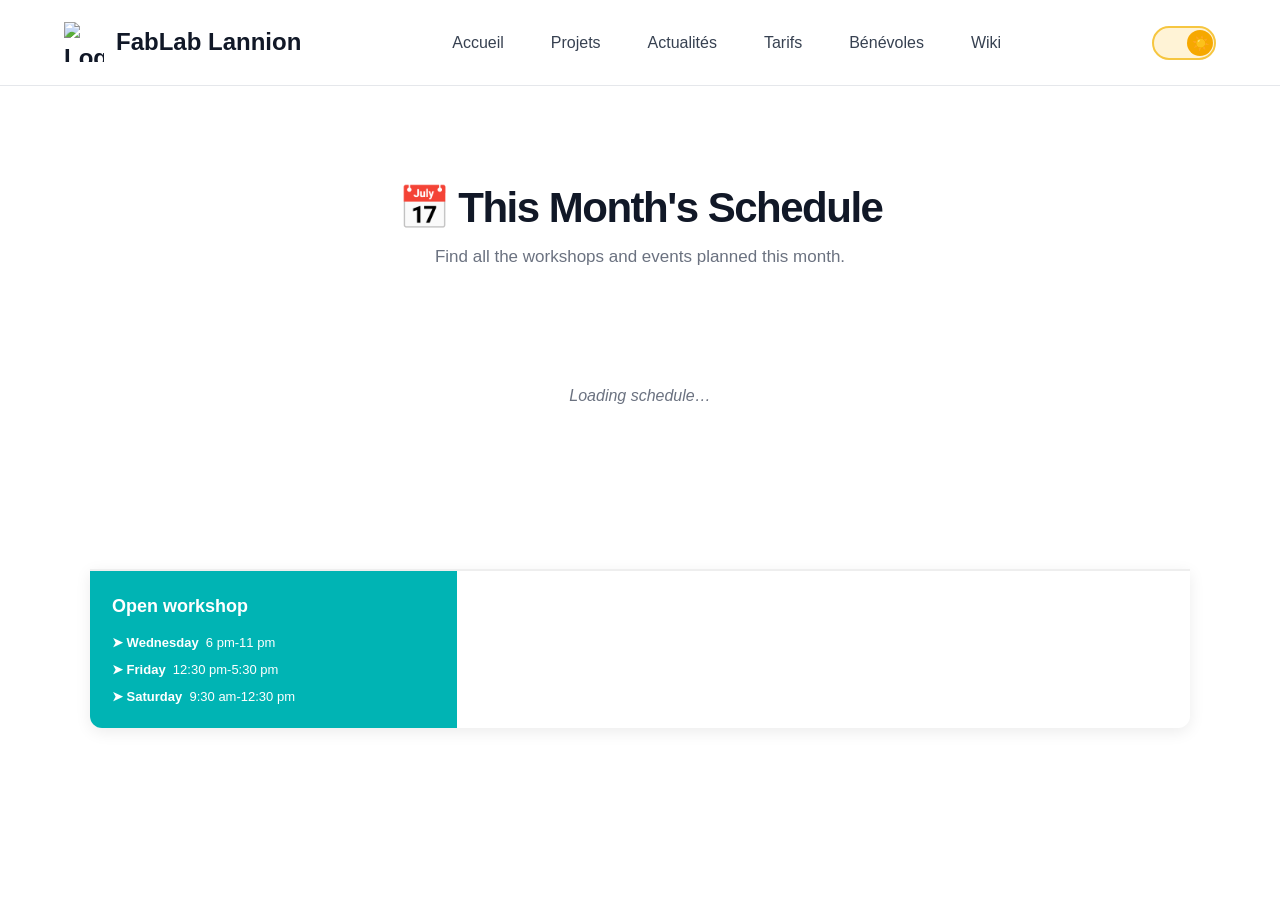
==== commit 899a678c: "Update actualités.html" ====
--- a/actualités.html
+++ b/actualités.html
@@ -1,9 +1,9 @@
 <!DOCTYPE html>
-<html lang="fr">
+<html lang="en">
 <head>
 <meta charset="UTF-8">
 <meta name="viewport" content="width=device-width, initial-scale=1.0">
-<title>Actualités - FabLab Lannion</title>
+<title>News - FabLab Lannion</title>
 <link rel="icon" href="https://fablablannion.github.io/images/logo.png">
 <link rel="stylesheet" href="style.css">
 <script src="navbar.js" defer></script>
@@ -15,215 +15,28 @@
 <nav-bar></nav-bar>
 
 <!-- =========================
-     PLANNING DU MOIS
+     MONTHLY SCHEDULE
 ========================== -->
 <section class="planning-mensuel-section">
   <div class="container">
-    <h2>📅 Planning du mois</h2>
-    <p class="planning-sous-titre">Retrouvez tous les ateliers et événements prévus ce mois-ci.</p>
+    <h2>📅 This Month's Schedule</h2>
+    <p class="planning-sous-titre">Find all the workshops and events planned this month.</p>
     <div id="planningMensuel">
-      <div class="planning-loading">Chargement du planning…</div>
+      <div class="planning-loading">Loading schedule…</div>
     </div>
   </div>
 </section>
 
-<!-- ── Footer planning ── -->
+<!-- ── Schedule footer ── -->
 <div style="display:grid;grid-template-columns:1fr 1fr 1fr;border-top:2px solid #eee;max-width:1100px;margin:0 auto;border-radius:0 0 12px 12px;overflow:hidden;box-shadow:0 4px 16px rgba(0,0,0,0.08);">
 
-  <!-- Atelier libre -->
+  <!-- Open workshop -->
   <div style="background:#00B4B4;padding:20px 22px;">
-    <div style="font-size:18px;font-weight:900;color:#fff;margin-bottom:10px;">Atelier libre</div>
-    <div style="color:#fff;font-size:13px;margin-bottom:5px;"><strong>➤ Mercredi</strong> &nbsp;18h-23h</div>
-    <div style="color:#fff;font-size:13px;margin-bottom:5px;"><strong>➤ Vendredi</strong> &nbsp;12h30-17h30</div>
-    <div style="color:#fff;font-size:13px;"><strong>➤ Samedi</strong> &nbsp;9h30-12h30</div>
+    <div style="font-size:18px;font-weight:900;color:#fff;margin-bottom:10px;">Open workshop</div>
+    <div style="color:#fff;font-size:13px;margin-bottom:5px;"><strong>➤ Wednesday</strong> &nbsp;6 pm-11 pm</div>
+    <div style="color:#fff;font-size:13px;margin-bottom:5px;"><strong>➤ Friday</strong> &nbsp;12:30 pm-5:30 pm</div>
+    <div style="color:#fff;font-size:13px;"><strong>➤ Saturday</strong> &nbsp;9:30 am-12:30 pm</div>
   </div>
 
-  <!-- Réseaux & infos -->
-  <div style="background:#fff;padding:20px 22px;border-left:1px solid #eee;border-right:1px solid #eee;">
-    <div style="display:flex;align-items:center;gap:8px;margin-bottom:10px;flex-wrap:wrap;">
-      <span style="font-weight:800;font-size:14px;color:#1a1a2e;">fablablannion</span>
-      <a href__="https://www.tiktok.com/@fablablannion" target="_blank" style="color:#1a1a2e;">
-        <svg width="18" height="18" viewBox="0 0 24 24" fill="currentColor"><path d="M19.59 6.69a4.83 4.83 0 0 1-3.77-4.25V2h-3.45v13.67a2.89 2.89 0 0 1-2.88 2.5 2.89 2.89 0 0 1-2.89-2.89 2.89 2.89 0 0 1 2.89-2.89c.28 0 .54.04.79.1V9.01a6.32 6.32 0 0 0-.79-.05 6.34 6.34 0 0 0-6.34 6.34 6.34 6.34 0 0 0 6.34 6.34 6.34 6.34 0 0 0 6.33-6.34V8.69a8.18 8.18 0 0 0 4.78 1.52V6.75a4.85 4.85 0 0 1-1.01-.06z"/></svg>
-      </a>
-      <a href__="https://twitter.com/fablablannion" target="_blank" style="color:#1DA1F2;">
-        <svg width="18" height="18" viewBox="0 0 24 24" fill="currentColor"><path d="M23 3a10.9 10.9 0 0 1-3.14 1.53 4.48 4.48 0 0 0-7.86 3v1A10.66 10.66 0 0 1 3 4s-4 9 5 13a11.64 11.64 0 0 1-7 2c9 5 20 0 20-11.5a4.5 4.5 0 0 0-.08-.83A7.72 7.72 0 0 0 23 3z"/></svg>
-      </a>
-      <a href__="https://www.facebook.com/fablablannion" target="_blank" style="color:#1877F2;">
-        <svg width="18" height="18" viewBox="0 0 24 24" fill="currentColor"><path d="M18 2h-3a5 5 0 0 0-5 5v3H7v4h3v8h4v-8h3l1-4h-4V7a1 1 0 0 1 1-1h3z"/></svg>
-      </a>
-      <a href__="https://www.instagram.com/fablablannion" target="_blank" style="color:#E4405F;">
-        <svg width="18" height="18" viewBox="0 0 24 24" fill="none" stroke="currentColor" stroke-width="2" stroke-linecap="round" stroke-linejoin="round"><rect x="2" y="2" width="20" height="20" rx="5" ry="5"/><path d="M16 11.37A4 4 0 1 1 12.63 8 4 4 0 0 1 16 11.37z"/><line x1="17.5" y1="6.5" x2="17.51" y2="6.5"/></svg>
-      </a>
-      <a href__="https://www.helloasso.com/associations/ker-nel-fablab-lannion" target="_blank" style="color:#00B4B4;">
-        <svg width="18" height="18" viewBox="0 0 24 24" fill="currentColor"><circle cx="12" cy="12" r="10"/><path d="M8 14s1.5 2 4 2 4-2 4-2" fill="none" stroke="#fff" stroke-width="1.5" stroke-linecap="round"/><line x1="9" y1="9" x2="9.01" y2="9" stroke="#fff" stroke-width="2" stroke-linecap="round"/><line x1="15" y1="9" x2="15.01" y2="9" stroke="#fff" stroke-width="2" stroke-linecap="round"/></svg>
-      </a>
-    </div>
-    <p style="font-size:11px;color:#444;line-height:1.6;margin-bottom:6px;">
-      Ateliers et formations ouverts à tous sur inscription par mail à l'adresse :<br>
-      <strong>atelier@fablab-lannion.org</strong>
-    </p>
-    <p style="font-size:11px;color:#444;line-height:1.6;">
-      Sauf précisions, les formations et ateliers sont à prix libre (le matériel est fourni)<br>
-      Les enfants doivent être accompagnés d'un adulte.
-    </p>
-  </div>
-
-  <!-- Contact + badges -->
-  <div style="background:#fff;padding:20px 22px;">
-    <div style="font-size:15px;font-weight:800;color:#1a1a2e;margin-bottom:2px;">07 67 89 26 94</div>
-    <a href__="https://fablab-lannion.org" target="_blank" style="font-size:14px;font-weight:800;color:#00B4B4;text-decoration:none;">fablab-lannion.org</a>
-    <div style="font-size:11px;color:#555;margin-top:4px;">6 rue du 73ème territorial 22300 Lannion</div>
-    <div style="display:flex;gap:6px;flex-wrap:wrap;margin-top:10px;">
-      <span style="background:#00B4B4;color:#fff;border-radius:999px;padding:5px 11px;font-size:11px;font-weight:700;">💻 Logiciels</span>
-      <span style="background:#7C4DFF;color:#fff;border-radius:999px;padding:5px 11px;font-size:11px;font-weight:700;">🖥 Logiciels</span>
-      <span style="background:#1a1a2e;color:#fff;border-radius:999px;padding:5px 11px;font-size:11px;font-weight:700;">⚙️ Machines</span>
-      <span style="background:#FF6D00;color:#fff;border-radius:999px;padding:5px 11px;font-size:11px;font-weight:700;">🎨 Animations</span>
-      <span style="background:#E4405F;color:#fff;border-radius:999px;padding:5px 11px;font-size:11px;font-weight:700;">🤝 Collab'</span>
-    </div>
-  </div>
-
-</div>
-<!-- ── Fin planning ── -->
-
-<!-- FOOTER -->
-<div id="footer"></div>
-<script>
-fetch("Footer.html").then(r=>r.text()).then(d=>{ document.getElementById("footer").innerHTML=d; });
-</script>
-
-<!-- ── Planning mensuel complet ── -->
-<script>
-(function(){
-  const COLORS = {
-    teal:'#1ABFBF', orange:'#F5A623', pink:'#E8366F',
-    violet:'#7B4FBF', green:'#3DA35D', navy:'#1a4f8a'
-  };
-  const DAY_NAMES = ['Dimanche','Lundi','Mardi','Mercredi','Jeudi','Vendredi','Samedi'];
-  const MONTHS_SHORT = ['JANV','FÉVR','MARS','AVRI','MAI','JUIN','JUIL','AOÛT','SEPT','OCT','NOV','DÉC'];
-  const MONTHS_MAP = {
-    'Janvier':0,'Février':1,'Mars':2,'Avril':3,'Mai':4,'Juin':5,
-    'Juillet':6,'Août':7,'Septembre':8,'Octobre':9,'Novembre':10,'Décembre':11
-  };
-
-  function mondayKey(year, month, d) {
-    const dow = new Date(year, month, d).getDay();
-    const monday = new Date(year, month, d - ((dow + 6) % 7));
-    return monday.toISOString().slice(0, 10);
-  }
-
-  function getMonthWeeks(year, month, columns) {
-    const daysInMonth = new Date(year, month + 1, 0).getDate();
-    const weekKeySet = new Set();
-    for (let d = 1; d <= daysInMonth; d++) {
-      const dow = new Date(year, month, d).getDay();
-      if (columns.includes(DAY_NAMES[dow])) weekKeySet.add(mondayKey(year, month, d));
-    }
-    const weeks = [...weekKeySet].sort().map(key => {
-      const slots = {}; columns.forEach(c => slots[c] = null); return { key, slots };
-    });
-    for (let d = 1; d <= daysInMonth; d++) {
-      const dow = new Date(year, month, d).getDay();
-      const col = DAY_NAMES[dow];
-      if (!columns.includes(col)) continue;
-      const wk = weeks.find(w => w.key === mondayKey(year, month, d));
-      if (wk) wk.slots[col] = d;
-    }
-    return weeks;
-  }
-
-  function renderEvCard(ev, monthShort) {
-    const color = COLORS[ev.color] || '#1ABFBF';
-    const timeStr = ev.timeStart && ev.timeEnd ? `${ev.timeStart} À ${ev.timeEnd}`
-                  : ev.timeStart || ev.timeEnd || '';
-    const imgHTML = ev.image ? `<img class="planning-ev-img" src="${ev.image}" alt="">` : '';
-    return `
-      <div class="planning-ev-card" style="background:${color}">
-        <div class="planning-ev-date">
-          <span class="num">${ev.day}</span>
-          <span class="mois">${monthShort}</span>
-        </div>
-        <div class="planning-ev-body">
-          <div class="planning-ev-titre">${ev.emoji ? ev.emoji+' ' : ''}${ev.title}</div>
-          ${ev.desc ? `<div class="planning-ev-desc">${ev.desc}</div>` : ''}
-          ${timeStr ? `<div class="planning-ev-time">${timeStr}</div>` : ''}
-        </div>
-        ${imgHTML}
-      </div>`;
-  }
-
-  fetch('planning-data.json')
-    .then(r => { if(!r.ok) throw new Error('not found'); return r.json(); })
-    .then(data => {
-      const container = document.getElementById('planningMensuel');
-      container.innerHTML = '';
-
-      const [monthStr, yearStr] = data.month.split(' ');
-      const planMonth = MONTHS_MAP[monthStr];
-      const planYear  = parseInt(yearStr);
-      const monthShort = MONTHS_SHORT[planMonth];
-      const columns   = data.columns || [];
-      const events    = data.events  || [];
-
-      if (columns.length === 0) {
-        container.innerHTML = '<div class="planning-loading">Aucune colonne dans le planning.</div>';
-        return;
-      }
-
-      const weeks = getMonthWeeks(planYear, planMonth, columns);
-
-      // Header card
-      const card = document.createElement('div');
-      card.className = 'planning-card-site';
-
-      let headerHTML = `
-        <div class="planning-card-header">
-          <div class="planning-card-mois">${monthStr}</div>
-          <div style="font-size:11px;color:rgba(255,255,255,.5);font-weight:600;align-self:flex-end;padding-bottom:4px;">AU</div>
-          <div class="planning-card-logo">
-            <div class="l1"><span class="fa">FA</span><span class="b">B</span></div>
-            <div class="l2"><span class="la">LA</span><span class="b2">B</span></div>
-            <div class="l3">Lannion</div>
-          </div>
-          <div style="margin-left:auto;font-size:12px;color:rgba(255,255,255,.7);font-weight:700;text-align:right;line-height:1.4;">
-            Atelier partagé<br>pour toutes et tous
-          </div>
-        </div>`;
-
-      let colsHTML = '<div class="planning-cols">';
-      columns.forEach(col => {
-        let bodyHTML = '';
-        weeks.forEach(week => {
-          const dayNum = week.slots[col];
-          bodyHTML += '<div class="planning-week-row">';
-          if (dayNum === null) {
-            bodyHTML += '<div class="planning-week-empty">—</div>';
-          } else {
-            const ev = events.find(e => e.col === col && e.day === dayNum);
-            if (ev) {
-              bodyHTML += renderEvCard(ev, monthShort);
-            } else {
-              bodyHTML += `<div class="planning-week-empty">${dayNum} ${monthShort}</div>`;
-            }
-          }
-          bodyHTML += '</div>';
-        });
-        colsHTML += `
-          <div class="planning-col-site">
-            <div class="planning-col-head"><h3>${col}</h3></div>
-            <div class="planning-col-body">${bodyHTML}</div>
-          </div>`;
-      });
-      colsHTML += '</div>';
-
-      card.innerHTML = headerHTML + colsHTML;
-      container.appendChild(card);
-    })
-    .catch(() => {
-      document.getElementById('planningMensuel').innerHTML =
-        '<div class="planning-loading">Planning non disponible. Revenez bientôt !</div>';
-    });
-})();
-</script>
-
-</body>
-</html>+  <!-- Social media & info -->
+  <div style="background:#fff;padding:20px 22px;border-left:1px solid #eee;border-right:1px
